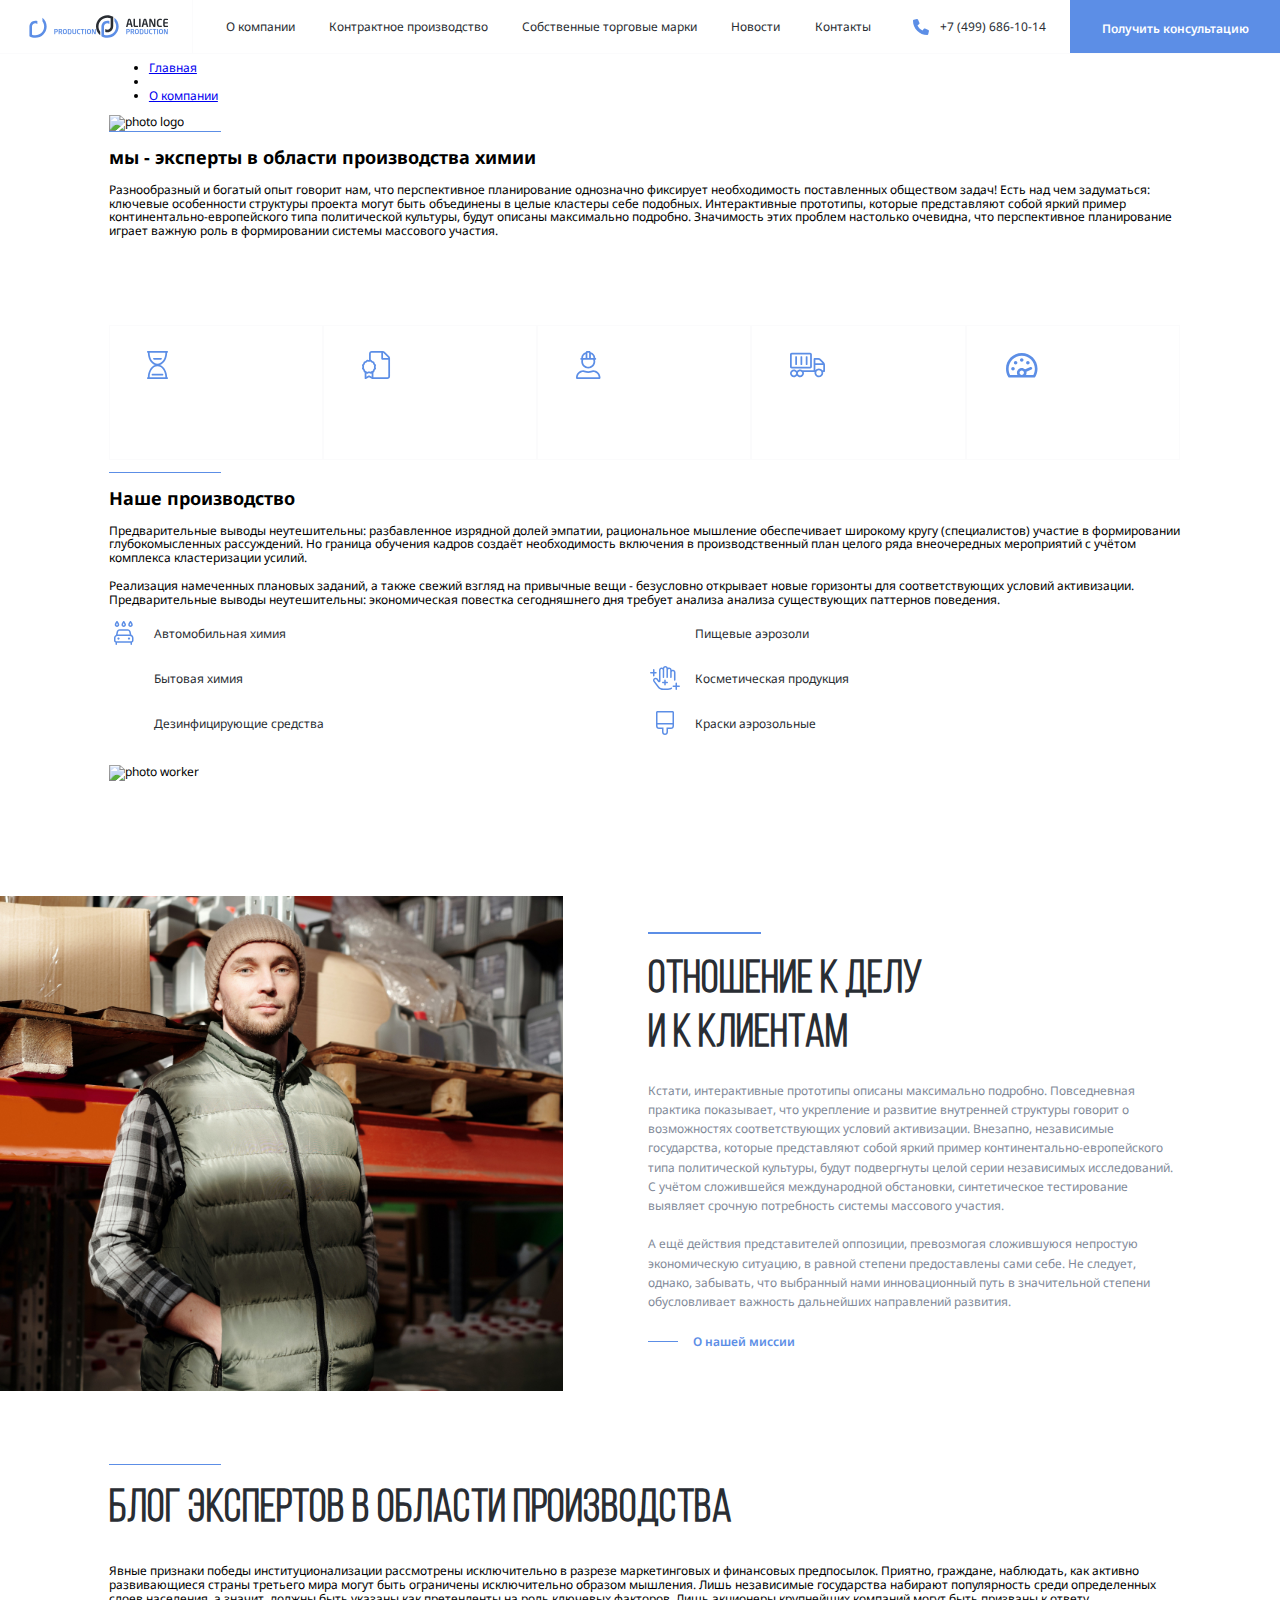
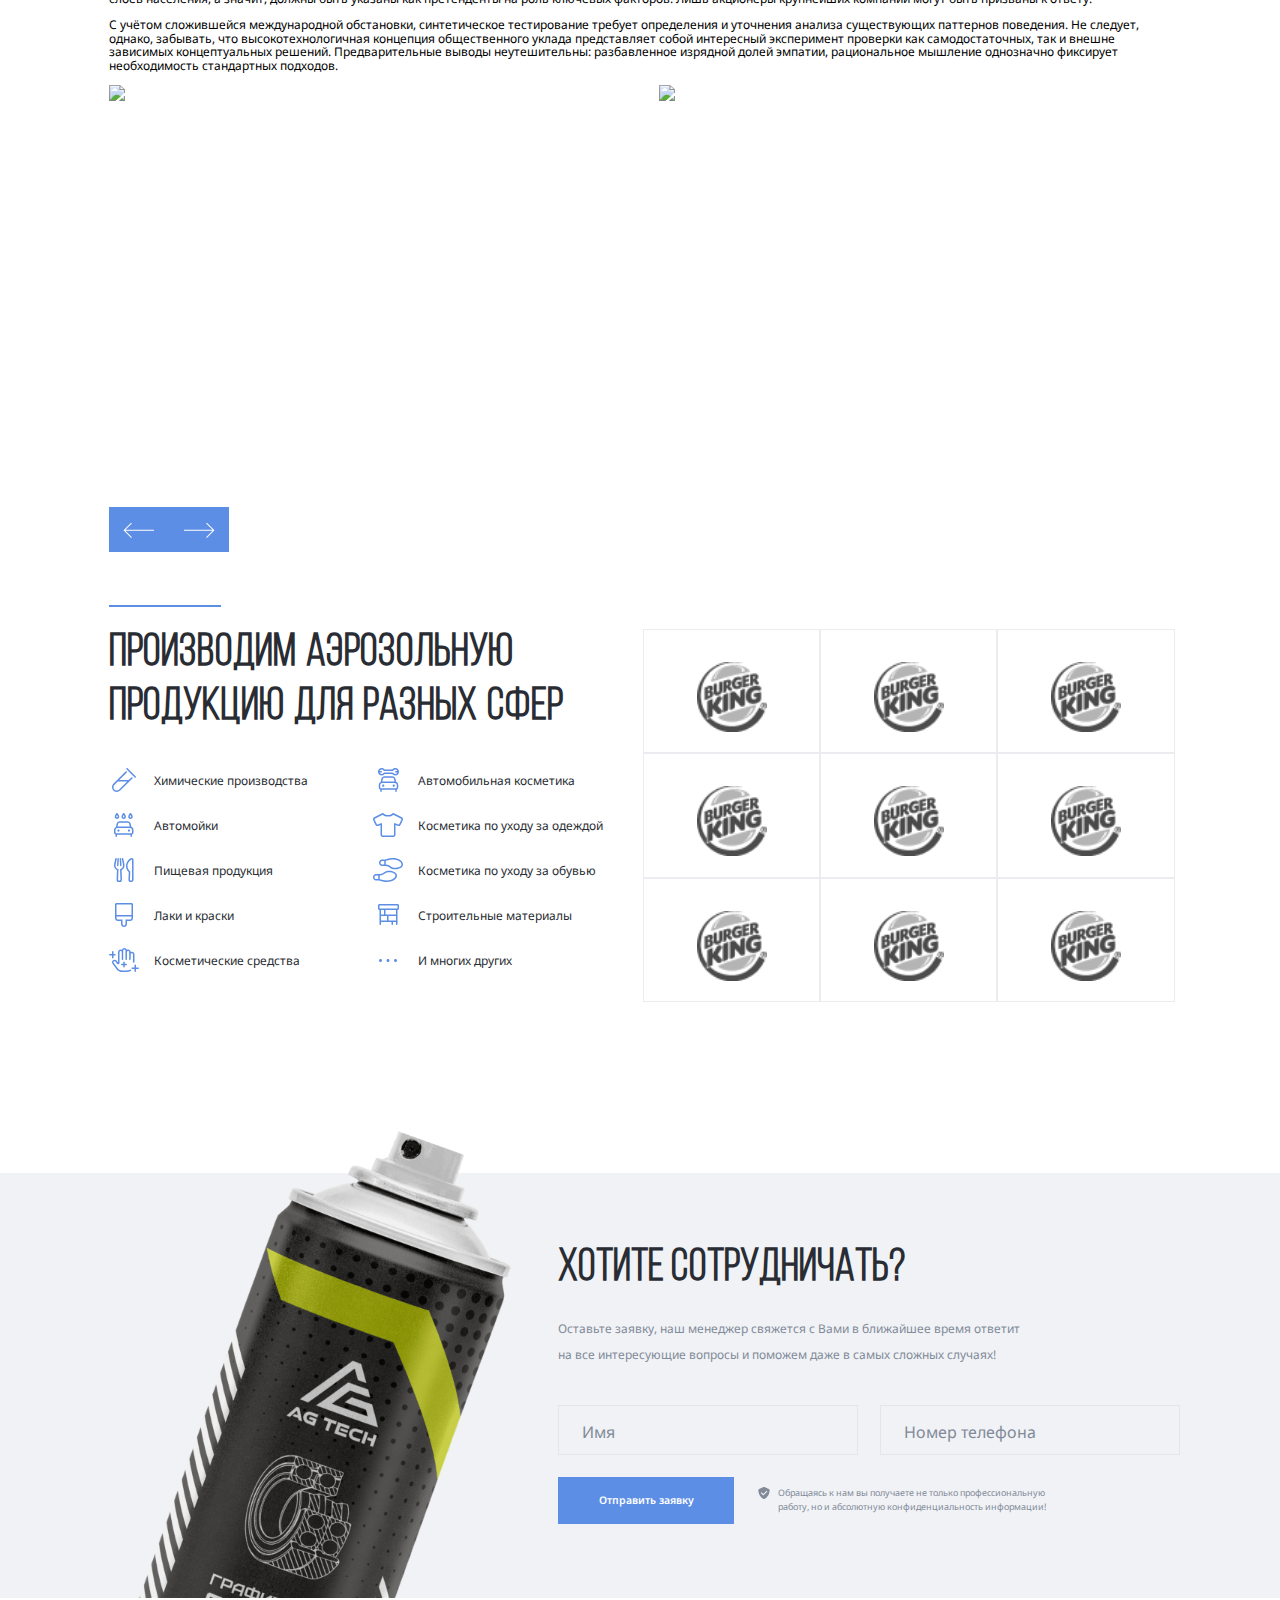
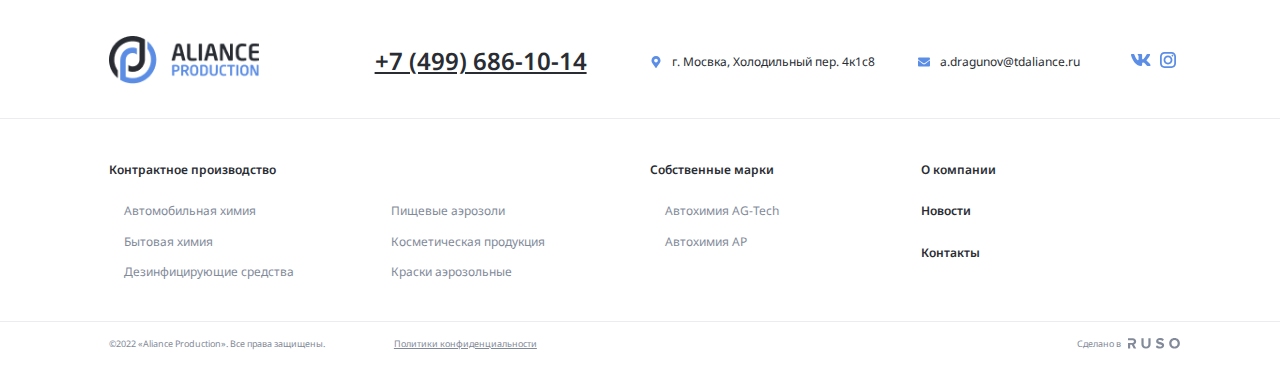
==== about.html @ 1320b913 "add: about.html" ====
<!DOCTYPE html>
<html lang="ru">
<head>
  <meta charset="UTF-8">
  <meta name="viewport" content="width=device-width, initial-scale=1.0">
  <title>О компании - Aliance Production</title>
  <link rel="preconnect" href="https://fonts.googleapis.com">
  <link rel="preconnect" href="https://fonts.gstatic.com" crossorigin>
  <link
    href="https://fonts.googleapis.com/css2?family=Bebas+Neue&family=Noto+Sans:ital,wght@0,100..900;1,100..900&display=swap"
    rel="stylesheet">
  <link rel="preconnect" href="https://fonts.googleapis.com">
  <link rel="preconnect" href="https://fonts.gstatic.com" crossorigin>
  <link
    href="https://fonts.googleapis.com/css2?family=Bebas+Neue&family=Noto+Sans:ital,wght@0,100..900;1,100..900&display=swap"
    rel="stylesheet">
  <link rel="stylesheet" href="/css/swiper-bundle.min.css">
  <link rel="stylesheet" href="/css/normalize.css">
  <link rel="stylesheet" href="/css/style.css">
</head>
<body>

  <div class="mobile-menu">
    <ul class="mobile-menu-nav">
      <li class="mobile-menu-nav-item">
        <a href="#" class="mobile-menu-link">О компании</a>
      </li>
      <li class="mobile-menu-nav">
        <a href="#" class="mobile-menu-link">Контрактное производство</a>
        <ul class="mobile-submenu">
          <li class="mobile-submenu-item">
            <a class="mobile-submenu-link" href="№">Автомобильная химия</a>
          </li>
          <li class="mobile-submenu-item">
            <a class="mobile-submenu-link" href="№">Бытовая химия</a>
          </li>
          <li class="mobile-submenu-item">
            <a class="mobile-submenu-link" href="№">Дезинфицирующие средства</a>
          </li>
          <li class="mobile-submenu-item">
            <a class="mobile-submenu-link" href="№">Пищевые аэрозоли</a>
          </li>
          <li class="mobile-submenu-item">
            <a class="mobile-submenu-link" href="№">Косметическая продукция</a>
          </li>
          <li class="mobile-submenu-item">
            <a class="mobile-submenu-link" href="№">Краски аэрозольные</a>
          </li>
        </ul>
        <!-- /.mobile-submenu -->
      </li>
      <li class="mobile-menu-nav-item">
        <a href="#" class="mobile-menu-link">Собственные торговые марки</a>
  
        <ul class="mobile-submenu">
          <li class="mobile-submenu-item">
            <a class="mobile-submenu-link" href="№">Автохимия AG-Tech</a>
          </li>
          <li class="mobile-submenu-item">
            <a class="mobile-submenu-link" href="№">Автохимия AP</a>
          </li>
        </ul>
  
  
      </li>
      <li class="mobile-menu-nav-item">
        <a href="#" class="mobile-menu-link">Новости</a>
      </li>
      <li class="mobile-menu-nav-item">
        <a href="#" class="mobile-menu-link">Контакты</a>
      </li>
    </ul>
    <a href="tel:+74996861014" class="mobile-phone">+7 (499) 686-10-14</a>
    <div class="mobile-info">
      <svg class="phone-icon" width="24" height="24">
        <use href="/img/sprite.svg#mark"></use>
      </svg>
      <address class="mobile-info-adress">г. Мосвка, Холодильный пер. 4к1с8</address>
    </div>
    <!-- /.mobile-info -->
    <div class="mobile-info">
      <svg class="phone-icon" width="24" height="24">
        <use href="/img/sprite.svg#mail"></use>
      </svg>
      <a href="mailto:a.dragunov@tdaliance.ru" class="mobile-info-adress">a.dragunov@tdaliance.ru</a>
    </div>
    <!-- /.mobile-info -->
    <div class="mobile-social">
      <a href="#">
        <svg class="phone-icon" width="24" height="24">
          <use href="/img/sprite.svg#vk"></use>
        </svg>
      </a>
      <a href="#">
        <svg class="phone-icon" width="24" height="24">
          <use href="/img/sprite.svg#inst"></use>
        </svg>
      </a>
  
    </div>
    <!-- /.mobile-social -->
  </div>
  <!-- /.mobile-menu -->
  
  <nav class="navbar navbar-light">
    <a href="#" class="mobile-menu-toggle">
      <div class="mobile-menu-line"></div>
      <div class="mobile-menu-line"></div>
      <div class="mobile-menu-line"></div>
    </a>
    <a href="./" class="header-logo">
      <svg class="logo-svg logo-light">
        <use href="/img/sprite.svg#logo-light"></use>
      </svg>
      <svg class="logo-svg logo-dark">
        <use href="/img/sprite.svg#logo-black"></use>
      </svg>
    </a>
    <ul class="header-nav">
      <li class="header-nav-item">
        <a href="/about.html" class="header-nav-link">О компании</a>
      </li>
      <li class="header-nav-item">
        <a href="#" class="header-nav-link">Контрактное производство</a>
      </li>
      <li class="header-nav-item">
        <a href="#" class="header-nav-link">Собственные торговые марки</a>
      </li>
      <li class="header-nav-item">
        <a href="#" class="header-nav-link">Новости</a>
      </li>
      <li class="header-nav-item">
        <a href="#" class="header-nav-link">Контакты</a>
      </li>
    </ul>
    <div class="header-phone">
      <svg class="phone-icon" width="24" height="24">
        <use href="/img/sprite.svg#phone"></use>
      </svg>
      <a href="tel:+74996861014" class="header-phone-link">+7 (499) 686-10-14</a>
    </div>
    <!-- /.header-phone -->
    <button class="navbar-button button" data-toggle='modal'>
      <svg class="button-icon" width="24" height="24">
        <use href="/img/sprite.svg#phone"></use>
      </svg>
      <span class="button-text">Получить консультацию</span>
    </button>
  </nav>
  <!-- /.navbar -->


  <header class="header-about">
    <div class="container">
      <div class="about-content">
        <div class="seporator"></div>
        <h1 class="about-title">О компании</h1>
        <ul class="breadcrumb">
          <li class="breacrumb-list">
            <a href="/index.html" class="breacrumb-link-1">Главная</a>
          </li>
          <li class="breacrumb-list">
            <div class="dash"></div>
          </li>
          <li class="breacrumb-list">
            <a href="#" class="breacrumb-link-2">О компании</a>
          </li>
        </ul>
      </div>
      <!-- /.about-content -->
    </div>
    <!-- /.container -->
  </header>
  <!-- /.header -->


  <section class="main">
    <div class="container">
    
      <div class="main-content">
        <img src="/img/post-about.jpg" alt="photo logo" class="main-image">
        <div class="main-info">
          <div class="seporator"></div>
          <h2 class="main-title">мы - эксперты в области производства химии</h2>
          <p class="main-subtitle">
            Разнообразный и богатый опыт говорит нам, что перспективное планирование однозначно фиксирует необходимость
            поставленных
            обществом задач! Есть над чем задуматься: ключевые особенности структуры проекта могут быть объединены в целые
            кластеры
            себе подобных. Интерактивные прототипы, которые представляют собой яркий пример континентально-европейского типа
            политической культуры, будут описаны максимально подробно. Значимость этих проблем настолько очевидна, что
            перспективное
            планирование играет важную роль в формировании системы массового участия.
          </p>
        </div>
        <!-- /.main-info -->
      </div>
      <!-- /.main-contant -->
    
      <!-- Основной блок слайдера -->
      <div class="swiper features-slider swiper-main">
        <!-- Обертка слайдера -->
        <ul class="swiper-wrapper header-features">
          <!-- слайды -->
          <li class="swiper-slide header-features-item main-border">
            <svg width="36" height="36">
              <use href="/img/sprite.svg#time"></use>
            </svg>
            <p class="header-features-text main-slider-text">Непрерывная работа c 2017 года</p>
          </li>
          <li class="swiper-slide header-features-item main-border">
            <svg width="36" height="36">
              <use href="/img/sprite.svg#cetificate"></use>
            </svg>
            <p class="header-features-text main-slider-text">Вся продукция сертифицирована</p>
          </li>
          <li class="swiper-slide header-features-item main-border">
            <svg width="36" height="36">
              <use href="/img/sprite.svg#control"></use>
            </svg>
            <p class="header-features-text main-slider-text">Контроль качества на всех этапах</p>
          </li>
          <li class="swiper-slide header-features-item main-border">
            <svg width="36" height="36">
              <use href="/img/sprite.svg#delivery"></use>
            </svg>
            <p class="header-features-text main-slider-text">Возможны поставки по всей России</p>
          </li>
          <li class="swiper-slide header-features-item main-border">
            <svg width="36" height="36">
              <use href="/img/sprite.svg#speed"></use>
            </svg>
            <p class="header-features-text main-slider-text">Оперативное производство</p>
          </li>
        </ul>
        <!-- кнопки навигации назад/вперед -->
        <div class="slider-buttons slider-buttons-main">
          <div class="slider-button-prev">
            <img src="/img/arrow-main-left.svg" alt="">
          </div>
          <div class="slider-button-next">
            <img src="/img/arrow-main-right.svg" alt="">
          </div>
        </div>
        <!-- /.slider-buttons -->
      </div>
    </div>
    <!-- /.container -->
  </section>
  <!-- /.main -->

  <section class="manufacture">
    <div class="container">
      <div class="manufacture-wrapper">
        <div class="manufacture-left">
          <div class="seporator"></div>
          <h2 class="manufacture-title">Наше производство</h2>
          <p class="manufacture-subtitle">
            Предварительные выводы неутешительны: разбавленное изрядной долей эмпатии, рациональное мышление обеспечивает широкому
            кругу (специалистов) участие в формировании глубокомысленных рассуждений. Но граница обучения кадров создаёт
            необходимость включения в производственный план целого ряда внеочередных мероприятий с учётом комплекса кластеризации
            усилий. <br><br>
            Реализация намеченных плановых заданий, а также свежий взгляд на привычные вещи - безусловно открывает новые горизонты
            для соответствующих условий активизации. Предварительные выводы неутешительны: экономическая повестка сегодняшнего дня
            требует анализа анализа существующих паттернов поведения.
          </p>
          <ul class="clients-list">
            <li class="clients-list-item">
              <svg width="30" height="30" class="client-list-icon">
                <use href="/img/sprite.svg#car"></use>
              </svg>
              Автомобильная химия
            </li>
            <li class="clients-list-item">
              <svg width="30" height="30" class="client-list-icon">
                <use href="/img/sprite.svg#home"></use>
              </svg>
              Бытовая химия
            </li>
            <li class="clients-list-item">
              <svg width="30" height="30" class="client-list-icon">
                <use href="/img/sprite.svg#dis"></use>
              </svg>
              Дезинфицирующие средства
            </li>
            <li class="clients-list-item">
              <svg width="30" height="30" class="client-list-icon">
                <use href="/img/sprite.svg#aerozol"></use>
              </svg>
              Пищевые аэрозоли
            </li>
            <li class="clients-list-item">
              <svg width="30" height="30" class="client-list-icon">
                <use href="/img/sprite.svg#cosmetic"></use>
              </svg>
              Косметическая продукция
            </li>
            <li class="clients-list-item">
              <svg width="30" height="30" class="client-list-icon">
                <use href="/img/sprite.svg#brush"></use>
              </svg>
              Краски аэрозольные
            </li>
          </ul>
          
        </div>
        <!-- /.manufacture-left -->
         <div class="manufacture-right">
          <img src="/img/worker.jpg" alt="photo worker" class="manufacture-image">

         </div>
         <!-- /.manufacture-right -->
      </div>
      <!-- /.manufacture-wrapper -->
    </div>
    <!-- /.container -->
  </section>
  <!-- /.manufacture -->



  <section class="founder">
    <img src="/img/founder.jpg" alt="founder" class="founder-photo">
    <div class="container">
      <div class="founder-content-wrapper">
        <div class="founder-content">
          <div class="seporator"></div>
          <h2 class="founder-title">Отношение к делу <br> и к клиентам</h2>
          <p class="founder-text">
            Кстати, интерактивные прототипы описаны максимально подробно. Повседневная практика показывает, что укрепление
            и
            развитие внутренней структуры говорит о возможностях соответствующих условий активизации. Внезапно,
            независимые
            государства, которые представляют собой яркий пример континентально-европейского типа политической культуры,
            будут
            подвергнуты целой серии независимых исследований. С учётом сложившейся международной обстановки, синтетическое
            тестирование выявляет срочную потребность системы массового участия. <br> <br>
            А ещё действия представителей оппозиции, превозмогая сложившуюся непростую экономическую ситуацию, в равной
            степени
            предоставлены сами себе. Не следует, однако, забывать, что выбранный нами инновационный путь в значительной
            степени
            обусловливает важность дальнейших направлений развития.
          </p>
          <a href="#" class="button-link">О нашей миссии</a>
        </div>
        <!-- /.founder-content -->
      </div>
      <!-- /.founder-content-wrapper -->
    </div>
    <!-- /.container -->
  </section>
  <!-- /.section founder -->



  <section class="section-study">
    <div class="container">
      <div class="seporator"></div>
      <h2 class="section-title study-title">Блог экспертов в области производства</h2>
      <div class="study-text-wrapper">
        <p class="study-text-left">
          Явные признаки победы институционализации рассмотрены исключительно в разрезе маркетинговых и финансовых предпосылок.
          Приятно, граждане, наблюдать, как активно развивающиеся страны третьего мира могут быть ограничены исключительно образом
          мышления. Лишь независимые государства набирают популярность среди определенных слоев населения, а значит, должны быть
          указаны как претенденты на роль ключевых факторов. Лишь акционеры крупнейших компаний могут быть призваны к ответу.
        </p>
        <p class="study-text-right">
          С учётом сложившейся международной обстановки, синтетическое тестирование требует определения и уточнения анализа
          существующих паттернов поведения. Не следует, однако, забывать, что высокотехнологичная концепция общественного уклада
          представляет собой интересный эксперимент проверки как самодостаточных, так и внешне зависимых концептуальных решений.
          Предварительные выводы неутешительны: разбавленное изрядной долей эмпатии, рациональное мышление однозначно фиксирует
          необходимость стандартных подходов.
        </p>
      </div>
      <!-- /.study-text-wrapper -->
      <!-- Slider main container -->
      <div class="swiper blog-slider">
        <!-- Additional required wrapper -->
        <div class="swiper-wrapper">
          <!-- Slides -->
          <a href="#" class="swiper-slide blog-card">
            <img src="/img/study-manuf.jpg" alt="manuf photo" class="blog-card-image">
          </a>
          <a href="#" class="swiper-slide blog-card">
            <img src="/img/study-lab.jpg" alt="lab photo" class="blog-card-image">
          </a>
          <a href="#" class="swiper-slide blog-card">
            <img src="/img/study-manuf.jpg" alt="manuf photo" class="blog-card-image">
          </a>
          <a href="#" class="swiper-slide blog-card">
            <img src="/img/study-lab.jpg" alt="lab photo" class="blog-card-image">
          </a>
        </div>
        <!-- If we need navigation buttons -->
        <div class="blog-slider-footer study-slider-footer">
          <div class="blog-buttons primary-buttons-wrapper">
            <div class="blog-button-prev primary-button-prev">
              <svg width="36" height="24">
                <use href="/img/sprite.svg#arrow-prev"></use>
              </svg>
            </div>
            <div class="blog-button-next primary-button-next">
              <svg width="36" height="24">
                <use href="/img/sprite.svg#arrow-next"></use>
              </svg>
            </div>
          </div>
          <!-- /.blog-buttons -->
        </div>
        <!-- /.blog-slider-footer -->
      </div>
      <!-- /.swiper -->
    </div>
  </section>
  <!-- /.section-study -->

  <section class="clients">
    <div class="container">
      <div class="seporator"></div>
      <div class="client-wrapper">
        <div class="client-content">
          <h2 class="client-title">Производим аэрозольную продукцию для разных сфер</h2>
          <ul class="clients-list">
            <li class="clients-list-item">
              <svg width="30" height="30" class="client-list-icon">
                <use href="/img/sprite.svg#him"></use>
              </svg>
              Химические производства
            </li>
            <li class="clients-list-item">
              <svg width="30" height="30" class="client-list-icon">
                <use href="/img/sprite.svg#car"></use>
              </svg>
              Автомойки
            </li>
            <li class="clients-list-item">
              <svg width="30" height="30" class="client-list-icon">
                <use href="/img/sprite.svg#eat"></use>
              </svg>
              Пищевая продукция
            </li>
            <li class="clients-list-item">
              <svg width="30" height="30" class="client-list-icon">
                <use href="/img/sprite.svg#brush"></use>
              </svg>
              Лаки и краски
            </li>
            <li class="clients-list-item">
              <svg width="30" height="30" class="client-list-icon">
                <use href="/img/sprite.svg#cosmetic"></use>
              </svg>
              Косметические средства
            </li>
            <li class="clients-list-item">
              <svg width="30" height="30" class="client-list-icon">
                <use href="/img/sprite.svg#car-cosm"></use>
              </svg>
              Автомобильная косметика
            </li>
            <li class="clients-list-item">
              <svg width="30" height="30" class="client-list-icon">
                <use href="/img/sprite.svg#shirt"></use>
              </svg>
              Косметика по уходу за одеждой
            </li>
            <li class="clients-list-item">
              <svg width="30" height="30" class="client-list-icon">
                <use href="/img/sprite.svg#boots"></use>
              </svg>
              Косметика по уходу за обувью
            </li>
            <li class="clients-list-item">
              <svg width="30" height="30" class="client-list-icon">
                <use href="/img/sprite.svg#bricks"></use>
              </svg>
              Строительные материалы
            </li>
            <li class="clients-list-item">
              <svg width="30" height="30" class="client-list-icon">
                <use href="/img/sprite.svg#more"></use>
              </svg>
              И многих других
            </li>
          </ul>
        </div>
        <!-- /.client-content -->
        <div class="clients-logo-list">
          <div class="client-logo-item">
            <img src="/img/bk-logo.png" alt="" class="clients-logo">
          </div>
          <div class="client-logo-item">
            <img src="/img/bk-logo.png" alt="" class="clients-logo">
          </div>
          <div class="client-logo-item">
            <img src="/img/bk-logo.png" alt="" class="clients-logo">
          </div>
          <div class="client-logo-item">
            <img src="/img/bk-logo.png" alt="" class="clients-logo">
          </div>
          <div class="client-logo-item">
            <img src="/img/bk-logo.png" alt="" class="clients-logo">
          </div>
          <div class="client-logo-item">
            <img src="/img/bk-logo.png" alt="" class="clients-logo">
          </div>
          <div class="client-logo-item">
            <img src="/img/bk-logo.png" alt="" class="clients-logo">
          </div>
          <div class="client-logo-item">
            <img src="/img/bk-logo.png" alt="" class="clients-logo">
          </div>
          <div class="client-logo-item">
            <img src="/img/bk-logo.png" alt="" class="clients-logo">
          </div>
        </div>
        <!-- /.clients-logo -->
      </div>
      <!-- /.client-wrapper -->
    </div>
    <!-- /.container -->
  </section>
  <!-- /.section clients -->


  <section class="section-cta">
    <div class="bg-grey cta">
      <img src="/img/cta.png" alt="call to action" class="cta-image">
      <div class="cta-form-wrapper container">
        <form action="#" class="cta-form">
          <h2 class="section-title cta-title">Хотите сотрудничать?</h2>
          <p class="cta-form-text">
            Оставьте заявку, наш менеджер свяжется с Вами в ближайшее время ответит на все интересующие вопросы и поможем
            даже в самых сложных случаях!
          </p>
          <div class="input-group-wrapper">
            <div class="input-group">
              <input id="user-name" type="text" class="input" placeholder="">
              <label class="input-group-label" for="user-name">Имя</label>
            </div>
            <div class="input-group">
              <input id="user-phone" type="tel" class="input" placeholder="">
              <label class="input-group-label" for="user-phone">Номер телефона</label>
            </div>
          </div>
          <!-- /.input-group-wrapper -->
          <div class="cta-form-footer">
            <button type="submit" class="button cta-button">Отправить заявку</button>
            <div class="notify">
              <svg width="14" height="14" class="notify-icon">
                <use href="/img/sprite.svg#sheild"></use>
              </svg>
              <p class="notify-text">
                Обращаясь к нам вы получаете не только профессиональную работу, но и абсолютную конфиденциальность
                информации!
              </p>
            </div>
          </div>
          <!-- /.cta-form-footer -->
        </form>
      </div>
      <!-- /.cta-form-wrapper -->
    </div>
    <!-- /.bg-grey -->
  </section>
  <!-- /.cta -->
  <footer class="footer">
    <div class="container">
      <div class="footer-top">
        <a href="./" class="footer-logo">
          <img src="/img/footer-logo.png" alt="footer-logo" class="footer-logo">
        </a>
        <a href="tel:+74996861014" class="footer-phone">+7 (499) 686-10-14</a>
        <div class="footer-info">
          <svg class="phone-icon-footer" width="24" height="24">
            <use href="/img/sprite.svg#mark"></use>
          </svg>
          <a class="footer-info-adress">г. Мосвка, Холодильный пер. 4к1с8</a>
        </div>
        <!-- /.footer-info -->
        <div class="footer-info footer-email">
          <svg class="phone-icon-footer" width="24" height="24">
            <use href="/img/sprite.svg#mail"></use>
          </svg>
          <a href="mailto:a.dragunov@tdaliance.ru" class="footer-info-adress">a.dragunov@tdaliance.ru</a>
        </div>
        <!-- /.footer-info -->
        <div class="footer-social">
          <a href="#" class="footer-social-link">
            <svg class="footer-social-icon" width="24" height="24">
              <use href="/img/sprite.svg#vk"></use>
            </svg>
          </a>
          <a href="#" class="footer-social-link">
            <svg class="footer-social-icon" width="24" height="24">
              <use href="/img/sprite.svg#inst"></use>
            </svg>
          </a>
        </div>
        <!-- /.footer-social -->
      </div>
      <!-- /.footer-top -->
    </div>
    <!-- /.container -->
    <div class="line-footer"></div>
    <div class="container">
      <div class="footer-bottom">
        <div class="footer-menu-wrapper">
          <h2 class="footer-menu-title">Контрактное производство</h2>
          <ul class="footer-menu-list footer-list-1">
            <li class="footer-menu-item">
              <a href="#" class="footer-menu-link">Автомобильная химия</a>
            </li>
            <li class="footer-menu-item">
              <a href="#" class="footer-menu-link">Бытовая химия</a>
            </li>
            <li class="footer-menu-item">
              <a href="#" class="footer-menu-link">Дезинфицирующие средства</a>
            </li>
            <li class="footer-menu-item">
              <a href="#" class="footer-menu-link">Пищевые аэрозоли</a>
            </li>
            <li class="footer-menu-item">
              <a href="#" class="footer-menu-link">Косметическая продукция</a>
            </li>
            <li class="footer-menu-item">
              <a href="#" class="footer-menu-link">Краски аэрозольные</a>
            </li>
          </ul>
        </div>
        <!-- /.footer-menu-wrapper -->
        <div class="footer-menu-wrapper footer-list-2">
          <h2 class="footer-menu-title">Собственные марки</h2>
          <ul class="footer-menu-list">
            <li class="footer-menu-item">
              <a href="#" class="footer-menu-link">Автохимия AG-Tech</a>
            </li>
            <li class="footer-menu-item">
              <a href="#" class="footer-menu-link">Автохимия AP</a>
            </li>
          </ul>
        </div>
        <!-- /.footer-menu-wrapper -->
        <div class="footer-menu-wrapper footer-list-3">
          <h2 class="footer-menu-title title-about">О компании</h2>
          <h2 class="footer-menu-title title-news">Новости</h2>
          <h2 class="footer-menu-title">Контакты</h2>
        </div>
        <!-- /.footer-menu-wrapper -->
      </div>
      <!-- /.footer-bottom -->
    </div>
    <!-- /.container -->
    <div class="line-footer"></div>
    <div class="container">
      <div class="footer-copy">
        <p class="copy">
          &copy;2022 «Aliance Production». Все права защищены.
        </p>
        <a href="#" class="politics">Политики конфиденциальности</a>
        <div class="ruso-block">
          <span class="desing">Дизайн и разработка:</span>
          <span class="made-in">Сделано в</span>
          <img src="/img/ruso.svg" alt="logo made in" class="footer-ruso">
        </div>
        <!-- /.ruso-block -->
      </div>
      <!-- /.footer-copy -->
    </div>
    <!-- /.container -->
  </footer>
  <!-- /.footer -->
  <div class="modal">
    <div class="modal-dialog">
      <h2 class="modal-title">Есть вопросы?</h2>
      <a href="" class="modal-close">
        <img src="/img/close.svg" alt="close icon" class="close-icon">
      </a>
      <p class="modal-text">
        Оставьте заявку, наш менеджер свяжется с Вами в ближайшее время ответит на все интересующие вопросы и поможем даже
        в самых сложных случаях!
      </p>
      <form action="#" class="modal-form">
        <div class="input-group-wrapper input-group-modal">
          <div class="input-group modal-input-group">
            <input id="modal-user-name" type="text" class="input input-modal-bg" placeholder="">
            <label class="input-group-label modal-input-label" for="modal-user-name">Имя</label>
          </div>
          <div class="input-group input-modal">
            <input id="modal-user-phone" type="tel" class="input input-modal-bg" placeholder="">
            <label class="input-group-label modal-input-label" for="modal-user-phone">Номер телефона</label>
          </div>
        </div>
        <!-- /.input-group-wrapper -->
        <div class="cta-form-footer modal-form-footer">
          <button type="submit" class="button cta-button modal-button">Отправить заявку</button>
          <div class="notify">
            <svg width="14" height="14" class="notify-icon modal-icon">
              <use href="/img/sprite.svg#sheild"></use>
            </svg>
            <p class="notify-text">
              Обращаясь к нам вы получаете не только профессиональную работу, но и абсолютную конфиденциальность
              информации!
            </p>
          </div>
        </div>
        <!-- /.cta-form-footer -->
      </form>
    </div>
    <!-- /.modal-dilog -->
  </div>
  <!-- /.modal -->

  <script src="/js/swiper-bundle.min.js"></script>
  <script src="/js/main.js"></script>
  
</body>
</html>
---- css/style.css ----
* {
  box-sizing: border-box;
}
html {
  font-size: 16px;
}
@font-face {
  font-family: 'Bebas Neue';
  src: url('/fonts/BebasNeueBook.woff') format('woff'),
}
body {
  font-family: "Noto Sans", sans-serif;
}
.mobile-menu {
  display: none;
}
.container {
  max-width: 90rem;
  margin: auto;
  padding-left: .74rem;
}

.navbar {
  width: 100%;
  display: flex;
  align-items: center;
  color: white;
  height: 5.875rem;
  position: fixed;
  left: 0;
  top: 0;
  border-bottom: 1px solid rgba(235, 235, 240, 0.2);
  z-index: 2;
  transition: background-color 0.2s, height 0.2s;
}
.navbar-light {
  background-color: #fff;
  color: #292d33;
  height: 4.5rem;
}
.phone-icon {
  fill: #5C8EE6;
}
.logo {
  display: none;
}
.logo-svg {
  width: 9rem;
  height: 2.75rem;
}
.navbar-light .header-logo-path {
  fill: #292d33;
}
.header {
  padding-top: 5.875rem;
  /* min-height: 100vh; */
  /* max-width: 1920px;
  margin: auto; */

}
.header-image {
  background-image: url('/img/bg-main.jpeg');
  background-size: cover;
  background-repeat: no-repeat;
  
  background-position: center top;
  position: relative;
    
}
.header-image::before {
  content: '';
  position: absolute;
  background-color: rgba(41, 45, 51, 0.6);
  top: 0;
  left: 0;  
  width: 100%;
  height: 100%;
  z-index: 0;
}
.header-logo {
  display: flex;
  align-items: center;
  padding: 0 3.125rem;
  border-right: 1px solid rgba(235, 235, 240, 0.2);
  height: 100%;
}
.header-nav {
  flex-basis: 100%;
  display: flex;
  align-items: center;
  height: 100%;
  list-style: none;
  padding: 0;
  padding-left: 2.75rem;
  margin: 0;

}
.header-nav-item {
  height: 100%;
  display: flex;
  align-items: center;
}
.header-nav-item:not(:last-child) {
  margin-right: 5%;
}
.header-nav-link {
  display: flex;
  align-items: center;
  height: 100%;
  text-decoration: none;
  font-size: 1rem;
  color: inherit;
  
  
}
.header-nav-link:hover {
  border-bottom: 2px solid #5c8ee6;
}
.header-phone {
  flex-shrink: 0;
  display: flex;
  align-items: center;
  gap: .625rem;
  margin-right: 3.125rem;
}
.header-phone-link {
  text-decoration: none;
  font-size: 1rem;
  color: inherit;
}
.button {
  font-weight: 600;
  font-size: 1rem;
  line-height: 160%;
  padding: 1.5625rem 3.75rem;
  color: white;
  background-color: rgb(92, 142, 230);
  border: none;
  display: inline-block;
  cursor: pointer;
}
.navbar-button {
  flex-shrink: 0;
  height: 100%;
  padding: 1.5625rem 2.625rem;
}
.navbar-button .button-icon {
  display: none;
}
.header-button {
  height: 100%;
  padding: 1.625rem 3.75rem;
}
.seporator {
  background: #5c8ee6;
  width: 9.375rem;
  height: .125rem;
}
.header-content {
  padding-top: 9.375rem;
  position: relative;
  z-index: 1;
  color: white;
}
.header-title {
  max-width: 67.5rem;
  font-family: 'Bebas Neue';
  font-size: 5rem;
  line-height: 120%;
  
  letter-spacing: .8px;
  word-spacing: -1.6px;
  margin-top: 1.4375rem;
  margin-bottom: 2.375rem;

}
.header-text {
  max-width: 45rem;
  font-style: normal;
  font-weight: 400;
  font-size: 1rem;
  line-height: 160%;
  margin-bottom: 3.125rem;
}
.header-features {
  display: flex;
  min-height: 10.5rem;
  padding: 0;
  margin-top: 6.25rem;
  list-style: none;
  color: #fff;
  position: relative;
}
.header-features-item {
  padding: 1.75rem 3.125rem;
  min-height: 100%;
  width: 18rem;
  border: 1px solid rgba(235, 235, 240, 0.2);
}

.header-features-text {
  font-size: 1rem;
  line-height: 160%;
  font-weight: 400;
  margin-bottom: 0;
  margin-top: 1.125rem;
}
/* .header-features-item:not(:last-child) {
  border-right: none;
} */
.slider-buttons {
  display: none;
  height: 44px;
  margin-bottom: 1rem;
}
.slider-button-prev, .slider-button-next {
  height: 100%;
  flex-basis: 50%;
  border: 1px solid rgba(235, 235, 240, 0.2);
  display: flex;
  align-items: center;
  justify-content: center;
  cursor: pointer;
}
.section {
  margin-top: 8.3125rem;
  /* margin-bottom: 9.375rem; */
}
.section-title {
  font-family: 'Bebas Neue';
  font-size: 3.75rem;
  line-height: 120%;
  color: #292d33;
  margin-top: 1.4375rem;
  margin-bottom: 2.3125rem;
  
}
.steps {
  display: flex;
  /* justify-content: space-between; */
  list-style: none;
  padding: 0;
  gap: 1.875rem;
}
.steps-item {
  max-width: 20.625rem;
}
.steps-num {
  font-family: 'Bebas Neue';
  font-size: 3rem;
  line-height: 120%;
  color: #5c8ee6;
  display: flex;
  align-items: center;

}
.steps-num:after {
  content: '';
  height: 1px;
  background: #ebebf0;
  width: 100%;
  margin-left: 1.875rem;
}
.steps-title {
  font-weight: 400;
  font-size: 1.75rem;
  line-height: 160%;
  color: #292d33;
  margin-top: 2.1875rem;
  margin-bottom: .625rem;
}
.steps-text {
  font-weight: 400;
  font-size: 1rem;
  line-height: 160%;
  color: #828a99;
  margin-top: .625rem;
  margin-bottom: 1.25rem;
}
.button-link {
  display: flex;
  align-items: center;
  text-decoration: none;
  font-weight: 600;
  font-size: 1rem;
  line-height: 160%;
  color: #5c8ee6;
}
.button-link::before {
  content: '';
  width: 2.5rem;
  height: 1px;
  background: rgb(92, 142, 230);
  margin-right: 1.25rem;
  transition: 0.2s;
}
.button-link:hover::before {
  width: 60px;
}
.steps-buttons {
  display: none;
}
.primary-buttons-wrapper {
  height: 3.75rem;
  
  display: flex;
  justify-content: flex-end;
}
.primary-button-prev, 
.primary-button-next {
  display: flex;
  align-items: center;
  justify-content: center;
  cursor: pointer;
  background: rgb(92, 142, 230);
  height: 100%;
  width: 5rem;
}
.steps-buttons {
  display: none;
}

.production {
  margin-bottom: 9.375rem;
  margin-top: 8.4375rem;
}
.production-title {
  color: rgb(41, 45, 51);
  font-family: Bebas Neue;
  font-size: 3.75rem;
  line-height: 120%;
  margin-top: 1.5rem;
  margin-bottom: 3.5625rem;
  word-spacing: .25rem;
}
.trademark-title {
  color: rgb(41, 45, 51);
  font-family: Bebas Neue;
  font-size: 3.75rem;
  line-height: 120%;
  margin-top: 1.6875rem;
  margin-bottom: 3.5625rem;
  word-spacing: .4375rem;

}
.founder-title {
  color: rgb(41, 45, 51);
  font-family: Bebas Neue;
  font-size: 3.75rem;
  line-height: 120%;
  margin-top: 1.6875rem;
  margin-bottom: 1.5625rem;
  /* word-spacing: .4375rem; */

}
.client-title {
  color: rgb(41, 45, 51);
  font-family: Bebas Neue;
  font-size: 3.75rem;
  line-height: 120%;
  margin-top: 1.6875rem;
  margin-bottom: 2.5rem;
  word-spacing: .25rem;

}

.card-wrapper {
  display: flex;
  flex-wrap: wrap;
}
.card {
  display: block;
  /* height: 100%; */
  /* display: flex; */
  /* flex-direction: column; */
  /* justify-content: space-between; */
  flex-basis: 33%;
  border: 1px solid rgb(235, 235, 240);
  position: relative;
  text-decoration: none;
}
.card:hover {
  border-color: rgb(92, 142, 230);
}
.card:hover .card-title {
  color: #5C8EE6;
}

.card-info {
  padding-top: 2.7rem;
  padding-left: 3.125rem;
  padding-right: 1.25rem;
}

.card-title {
  color: rgb(41, 45, 51);
  font-family: Noto Sans;
  font-size: 1.75rem;
  font-weight: 400;
  line-height: 140%;
  margin: 0;
  margin-bottom: .625rem;
}
.card-subtitle {
  color: rgb(130, 138, 153);
  font-family: Noto Sans;
  font-size: 1rem;
  font-weight: 400;
  line-height: 160%;
  margin: 0;
  margin-bottom: 24.6rem;

}
.card-image {
  position: absolute;
  bottom: 0;
  left: 0;
  right: 0;
  width: 100%;
}
.trademark-cards {
  display: flex;
}
.trademark-card {
  flex-basis: 50%;
  padding: 50px;
  text-decoration: none;
  border: 1px solid #ebebf0;
  transition: border 0.2s;
  display: grid;
  grid-template-columns: 180px 1fr;
  grid-template-rows: auto 2fr;
  grid-column-gap: 3.125rem;
  grid-template-areas: 
  "logo title title" 
  "logo text text"
  ;
}
.trademark-logo {
  width: 181%;
  height: 186%;
  grid-area: logo;
}
.trademark-card-title {
  font-size: 1.75rem;
  font-weight: 400;
  margin: 0;
  line-height: 160%;
  color: #292d33;
  grid-area: title;
}
.tardemark-card-text {
  font-style: normal;
  font-weight: 400;
  font-size: 1rem;
  line-height: 160%;
  color: #828a99;
  grid-area: text;
  margin-top: .625rem;
}
.trademark-card:hover {
  border-color: #5C8EE6;
}
.trademark-card:hover .trademark-card-title {
  color: #5C8EE6;
}
.trademark-card:hover .trademark-logo {
  filter: hue-rotate(-100deg);
  filter: saturate(900%)
}
.founder {
  position: relative;
}
.founder-photo {
  position: absolute;
  top: .1875rem;
  width: 44%;
  min-height: 41.25rem;
  object-fit: cover;
}
.founder-content {
  max-width: 45rem;
  padding-left: .6875rem;
}
.founder-content-wrapper {
  display: flex;
  justify-content: flex-end;
  padding-top: 3.1875rem;
}
.founder-text {
  color: rgb(130, 138, 153);
  font-size: 1rem;
  font-weight: 400;
  line-height: 160%;
  margin-bottom: 1.75rem;
}

.clients {
  padding-top: 53px;
}
.client-wrapper {
  display: flex;
  gap: 3.125rem;
}
.client-content {
  flex-basis: 50%;
}

.clients-list {
  list-style: none;
  padding: 0;
  columns: 2 auto;
}
.clients-list-item {
  display: flex;
  align-items: center;
  gap: 1.25rem;
  color: rgb(41, 45, 51);
  font-size: 1rem;
  font-weight: 400;
  line-height: 160%;
  margin-bottom: 1.25rem;
}
.clients-logo-list {
  display: flex;
  flex-wrap: wrap;
  flex-shrink: 10;
  padding-top: 1.8125rem;
  margin-left: -1.5625rem;
}
.client-logo-item {
  flex-basis: 33%;
  display: flex;
  align-items: center;
  justify-content: center;
  border: 1px solid #ebebf0;
  padding: 1rem;
  padding-bottom: 0;
  cursor: pointer;
  
}
.clients-logo {
  max-width: 100%;
  width: 70px;
  height: 70px;
  filter: grayscale(100%);
}
.client-logo-item:hover .clients-logo {
  filter: grayscale(0);
}
.founder {
  margin-top: 9.375rem;
  margin-bottom: 9.375rem;
}
.blog {
  margin-top: 11.4375rem;
}
.section-blog {
  word-spacing: .1875rem;
  margin-bottom: 3.4375rem;
}

.blog-card {
  display: flex;
  flex-direction: column;
  justify-content: flex-end;
  padding: 3.125rem;
  position: relative;
  min-height: 400px;
  text-decoration: none;
  color: #fff;
  padding-bottom: 2.1875rem;
  
}
.blog-card-image {
  position: absolute;
  z-index: -2;
  width: 100%;
  height: 100%;
  object-fit: cover;
  left: 0;
  top: 0;
}
.blog-card-title {
  color: rgb(255, 255, 255);
  font-size: 1.75rem;
  font-weight: 400;
  line-height: 160%;
  margin: 0;
  word-spacing: .1875rem;
}
.blog-card-text {
  color: rgb(255, 255, 255);
  font-size: 1rem;
  font-weight: 400;
  line-height: 160%;
  margin-top: 5px;
}

.blog-slider-footer {
  display: flex;
  align-items: center;
  justify-content: space-between;
  margin-top: 1.875rem;
}

.bg-grey {
  background: #F0F2F5;
  padding-top: 5.75rem;
  padding-bottom: 6.2rem;
  
}
.section-cta {
  padding-top: 6.25rem;
  
  position: relative;
  margin-top: 8rem;

}
.cta-image {
  position: absolute;
  left: 0;
  bottom: 0;
  max-width: 45rem;
  width: 50%;
}
.cta-form-wrapper {
  display: flex;
  justify-content: flex-end;
}
.cta-form {
  width: 52.5rem;
  margin-left: 37.4375rem;
}
.cta-title {
  margin: 0;
}
.cta-form-text {
  font-size: 1rem;
  font-weight: 400;
  line-height: 25.6px;
  max-width: 40rem;
  margin-top: 1.6875rem;
  margin-bottom: 3.125rem;
  color: #828A99;
}
.input-group {
  position: relative;
  height: 4.125rem;
  flex-grow: 1;
  
}
.input-group-label {
  position: absolute;
  cursor: text;
  top: 1.5rem;
  left: 1.975rem;
  color: rgb(130, 138, 153);
  font-size: 16px;
  font-weight: 400;
  transition: top 0.2s, left 0.2s, font-size 0.2s;
}
.input {
  width: 100%;
  height: 100%;
  position: absolute;
  top: 0;
  left: 0;
  padding: 1.25rem 1.875rem;
  border: 1px solid #e4e4eb;
  background-color: inherit;
}
.input-group-wrapper {
  display: flex;
  gap: 1.875rem;
}
.input:focus {
  border: 1px solid #5c8ee6;
  outline: none;
}
.input:focus ~ .input-group-label, 
.input:not(:placeholder-shown).input:not(:focus) ~ .input-group-label {
  top: -0.25rem;
  left: 1rem;
  font-size: .625rem;
  padding: 0 .625rem;
  background-color: #f0f2f5;
}
.cta-form-footer {
  display: flex;
  align-items: center;
  gap: 1.875rem;
  margin-top: 1.875rem;
}
.cta-button {
  flex-shrink: 0;
  padding: 1.25rem 1.125rem;
  width: 14.6875rem;
  font-size: .875rem;
}
.notify {
  display: flex;
  gap: .625rem;
}
.notify-icon {
  flex-shrink: 1;
}
.notify-text {
  max-width: 23.75rem;
  font-style: normal;
  font-weight: 400;
  font-size: .75rem;
  line-height: 160%;
  color: #828A99;
  margin: 0;
}


.footer-top {
  display: flex;
  align-items: center;
  justify-content: space-between;
  padding-top: 3.6875rem;
  padding-bottom: 3.125rem;
  height: 10rem;
}
.footer-info {
  display: flex;
  align-items: center;
  gap: .625rem;
}

.footer-logo {
  width: 12.5rem;
  margin-right: 6.375rem;
}
.footer-phone {
  color: rgb(41, 45, 51);
  font-size: 2rem;
  font-weight: 600;
  line-height: 160%;
  text-decoration: underline;
  margin-right: 1.75rem;
}
.phone-icon-footer {
  width: 1.5rem;
  height: 1.5rem;
  
}
.footer-info-adress {
  color: #292D33;
  font-size: 1rem;
  font-weight: 400;
  line-height: 160%;
  font-style: normal;
  text-decoration: none;
  cursor: pointer;
}
.footer-social-link {
  text-decoration: none;
}
.footer-email {
  margin-right: .8125rem;
}
.line-footer {
  background-color: rgb(235, 235, 240);
  height: 1px;
}

.footer-bottom {
  display: flex;
  padding-top: 3.375rem;
  padding-bottom: 2.3125rem;
  
}
.footer-menu-title {
  color: rgb(41, 45, 51);
  font-size: 1rem;
  font-weight: 600;
  line-height: 160%;
  margin-bottom: 1.875rem;
  margin-top: 0;
}
.footer-menu-list {
  padding: 0;
  list-style: none;
  margin: 0;
  margin-left: 1.25rem;

}
.footer-list-1 {
  columns: 2 auto;
  gap: 8.125rem;
  margin-right: 7.375rem;
}
.footer-list-2 {
  margin-right: 11.875rem;
}
.footer-menu-link {
  text-decoration: none;
  color: rgb(130, 138, 153);
  font-size: 1rem;
  font-weight: 400;
  line-height: 160%;
}
.footer-menu-item {
  margin-bottom: .9375rem;
}
.footer-copy {
  display: flex;
  align-items: center;
  justify-content: space-between;
  padding-top: 1.25rem;
  padding-bottom: 1.25rem;
}
.copy {
  color: rgb(130, 138, 153);
  font-size: .75rem;
  min-width: 22.5rem;
  font-weight: 400;
  line-height: 160%;
  margin: 0;
}
.politics {
  color: rgb(130, 138, 153);
  font-size: .75rem;
  font-weight: 400;
  line-height: 160%;
  text-decoration: underline;
  margin-right: auto;
  margin-left: 1.25rem;
}
.made-in {
  color: rgb(130, 138, 153);
  font-size: .75rem;
  font-weight: 400;
  line-height: 160%;
}
.ruso-block {
  display: flex;
  align-items: center;
  gap: .625rem;
}
.desing {
  display: none;
}
.modal {
  opacity: 0;
  visibility: hidden;
  transform: translateX(-100%);
  position: fixed;
  top: 0;
  left: 0;
  width: 100%;
  height: 100%;
  background-color: rgba(40, 45, 51, 0.5);
  z-index: 10;
  display: flex;
  transition: opacity 0.2s;
  
}
.modal.is-open {
  transform: translateX(0);
  visibility: visible;
  opacity: 1;
}
.modal-dialog {
  margin: auto;
  max-width: 28.75rem;
  padding: 2.5rem 3.125rem;
  background-color: #FAFBFC;
  position: relative;

}
.modal-title {
  margin: 0;
  font-family: Bebas Neue;
  font-size: 3rem;
  font-weight: 400;
  line-height: 120%;
  color: #292D33;
  margin-bottom: 20px;
  /* display: inline-block; */
}
.modal-text {
  font-size: 14px;
  font-weight: 400;
  line-height: 25.6px;
  color: #828A99;
  max-width: 360px;
  margin-bottom: 30px;
}
.modal-close {
  width: 50px;
  height: 50px;
  padding: 13px;
  border: 1px solid #EBEBF0;
  display: flex;
  align-items: center;
  justify-content: center;
  position: absolute;
  top: 40px;
  right: 50px;
}
.input-group-modal {
  flex-direction: column;
  gap: 30px;
}
.modal-form-footer {
  flex-direction: column;
  margin-bottom: 30px;
  gap: 0;
}
.modal-button {
  width: 100%;
  margin-bottom: 24px;
}
.modal-icon {
  flex-shrink: 0;
}
.modal-input-label {
  background-color: #fff;
}
.input-modal-bg {
  background-color: #fff;
}
.input:focus~.modal-input-label {
  background-color: #fff;
}
a:hover {
  color: #7ca7f0;
}

@media (max-width: 1700px) {
  html {
    font-size: 14px;
  }
}
@media (max-width: 1450px) {
  html {
    font-size: 13px;
  }
  .header-logo {
    padding: 2rem;
  }
  .logo-svg {
    max-width: 6rem;
  }
  .haeder-nav {
    padding-left: 2rem;
  }
  .heading-nav-item:not(:last-child) {
    margin-right: 1rem;
  }
  .header-phone {
    margin-right: 2rem;
  }
}
@media (max-width: 1350px) {
  html {
    font-size: 12px;
  }
}
@media (max-width: 1200px) {
  html {
    font-size: 12px;
  }
  .container {
    max-width: 70rem;
  }
  .header-phone {
    display: none;
  }
  .navbar {
    height: 5rem;
  }
  .navbar-button {
    padding-left: 2rem;
    padding-right: 2rem;
  }
  .slider-buttons {
    display: flex;
  }
  .primary-button-prev,
  .primary-button-next {
    width: 60px;
  }
  .primary-buttons-wrapper {
    height: 40px;
  }
  .steps-buttons {
    display: flex;
  }
  .card {
    flex-basis: 50%;
  }
  .marks-card {
    flex-basis: 100%;
  }
  .marks-wrapper {
    flex-wrap: wrap;
  }
  .trademark-card {
    grid-template-columns: auto auto;
  }
  .founder-content {
    max-width: 35rem;
  }
  .client-content {
    flex-basis: 60%;
  }


  .footer-logo {
    width: 10rem;
    margin-right: 1.5625rem;
  }
  .footer-phone {
    font-size: 18px;
  }
  .footer-social {
    /* width: 50px; */
  }
  .input-group-wrapper {
    flex-direction: column;
  }
  .cta-form-footer {
    flex-direction: column;
  }
  .cta-button {
    width: 100%;
  }
  .footer-list-1 {
    margin-right: 3.75rem;
  }
  .footer-list-2 {
    margin-right: 8.8rem;
  }

}
@media (max-width: 992px) {
  html {
    font-size: 12px;
  }
  .container {
    max-width: 60rem;
  }
  .header-nav {
    display: none;
  }
  .header-logo {
   
    flex-grow: 1;
    justify-content: center;
  }
  .mobile-menu-toggle {
    width: 80px;
    height: 100%;
    display: flex;
    flex-direction: column;
    justify-content: space-between;
    padding: 1.8rem;
    border-right: 1px solid rgba(235, 235, 240, 0.2);
  }
  .navbar-light .mobile-menu-line {
    background-color: #333;
  }  
  .mobile-menu-line {
    width: 100%;
    height: 1px;
    background-color: #FFFFFF;
    transition: transform 0.3s;
  }
  
  .mobile-menu-line:nth-child(2) {
    width: 80%;
  }
  .navbar-button .button-text {
    display: none;
  }
  .navbar-button .button-icon {
    display: block;
    fill: #ffffff;
  }
  .mobile-menu {
    position: fixed;
    top: 0;
    left: 0;
    right: 0;
    bottom: 0;
    width: 100%;
    height: 100%;
    overflow-y: auto;
    z-index: 2;
    background-color: #fff;
    padding-top: 5rem;
    padding-left: 1.5rem;
    padding-right: 1.5rem;
  }
  .mobile-menu.is-open {
    display: block;
  }
  .mobile-menu-nav {
    list-style: none;
    padding: 0;
  }
  .mobile-menu-nav-item {
    margin-bottom: 2rem;
  }
  .mobile-menu-link {
    text-decoration: none;
    font-weight: 700;
    font-size: .875rem;
    line-height: 160%;
    color: #292d33;
  }
  .mobile-submenu {
    list-style: none;
    margin-bottom: 1.6875rem;
    padding: 0;
    padding-left: 1rem;
    margin-top: 1rem;
  }
  .mobile-submenu-link {
    color: rgb(130, 138, 153);
    font-size: .875rem;
    font-weight: 400;
    line-height: 160%;
    text-decoration: none;
  }
  .mobile-submenu-item:not(:last-child) {
    margin-bottom: .625rem;
  }
  .mobile-phone {
    color: rgb(41, 45, 51);
    font-size: 1.25rem;
    font-weight: 600;
    line-height: 160%;
    border-top: 1px solid rgb(235, 235, 240);
    padding-top: 1.875rem;
    display: block;
    margin-bottom: 1.5rem;
  }
  .mobile-info {
    display: flex;
    align-items: center;
    justify-content: flex-start;
    gap: .625rem;
    margin-bottom: 1rem;
  }
  .mobile-info-adress {
    font-style: normal;
    color: rgb(41, 45, 51);
    font-size: .875rem;
    font-weight: 400;
    line-height: 160%;
    text-decoration: none;
  }
    .mobile-social {
      display: flex;
      align-items: center;
      gap: .9375rem;
    }
    .close-menu .mobile-menu-line:nth-child(2) {
      display: none;
    }
    .close-menu .mobile-menu-line:nth-child(1) {
      transform: rotate(45deg) translateY(9px);
      
    }
    .close-menu .mobile-menu-line:nth-child(3){
      transform: rotate(-45deg) translateY(-9px);
    }
      .marks-card {
        flex-basis: 100%;
      }
  .trademark-card {
    flex-basis: 50%;
    padding: 3.125rem;
    text-decoration: none;
    border: 1px solid #ebebf0;
    transition: border 0.2s;
    display: grid;
    grid-template-columns: 1fr 1fr;
    grid-template-rows: 1fr 1fr;
    grid-column-gap: 1.5625rem;
    grid-template-areas:
      "logo title "
      "text text"
    ;
  }
  .client-wrapper {
    flex-direction: column;

  }

  .notify-icon {
    flex-shrink: 0;
  }
  .cta-form {
    width: 54.5rem;
    margin-left: 29.4375rem;
   }
   .founder-content {
     padding-left: 2.375rem;
   }
   .footer-logo {
     display: none;
   }
   .footer-list-1 {
    gap: 2.125rem;
   }
   .footer-list-2 {
    margin-right: 4.8rem;
   }
   a:hover {
    color: inherit;
   }
    
}
@media (max-width: 768px) {
  .container {
    max-width: 40rem;
  }
  .header-title {
    font-size: 4rem;
  }
  .header-content {
    padding-top: 3rem;
  }
  .card {
    flex-basis: 100%;
  }
  .marks-card {
    flex-basis: 100%;
  }
  .trademark-cards {
    flex-direction: column;
  }
  .founder-photo {
    position: relative;
    width: 100%;
    margin-bottom: 3.125rem;
  }
  .cta-image {
    display: none;
  }
  .cta-form {
    margin-left: 0;
  }
  .section-cta {
    margin-top: 1rem;
  }
  .footer-logo {
    display: inline-block;
  }
  .footer-top {
    flex-direction: column;
  }
  .footer-top {
    display: flex;
    align-items: center;
    justify-content: space-between;
    padding-top: 1.5625rem;
    padding-bottom: 1rem;
    height: 100%;
  }
  .bg-grey {
    padding-top: 2.75rem;
    padding-bottom: 2.2rem;
  }
  .blog {
    margin-top: 4.4375rem;
  }
  .founder {
    margin-top: 5.375rem;
    margin-bottom: 3.375rem;
  }
  .footer-menu-list {
    margin-left: .375rem;
  }
  .footer-list-2 {
    margin-right: 3.8rem;
  }
  .footer-ruso {
    width: 1.875rem;
  }
  .ruso-block {
    align-items: center;
  }
  .politics {
    margin-left: -2.75rem;
  }
}
@media (max-width: 660px) {
  .marks-card {
    width: 100%;
  }
}
@media (max-width: 576px) {
  .container {
    max-width: 90%;
  }
  .header-title {
    font-size: 2rem;
  }
  .header-content {
    padding-top: 2rem;
  }
 
    .marks-card {
      display: flex;
      flex-wrap: wrap;
      
      width: 100%;
      padding: 30px;
    }
  
    .marks-img {
      margin-right: 10px;
      flex-shrink: 0;
      width: 100px;
      height: 100px;
    }
  
    .marks-info {
      display: none;
    }
  
    .marks-title-mobile,
    .marks-subtitle-mobile {
      display: flex;
    }
  
    .marks-title-mobile {
      font-size: 27px;
      line-height: 26px;
      padding-top: 9px;
      width: 155px;
    }
  
    .marks-subtitle-mobile {
      width: 285px;
      font-size: 14px;
  
    }
    .clients-list {
      columns: 1;
    }
  .client-logo-item {
    flex-basis: 50%;
  }

  .founder-content-wrapper {
    justify-content: flex-start;
  }
  .client-logo-item:nth-child(9) {
    display: none;
  }
  .cta-button {
    font-size: 12px;
  }
  .footer-list-1 {
    gap: 1.125rem;
  }
  .footer-list-1 {
    margin-right: -0.25rem;
  }
  .footer-list-2 {
    margin-right: 0.8rem;
  }
  
}

@media (max-width: 375px) {
  .container {
    max-width: 97%;
    padding-right: 9px;
  }
  .header-title {
    font-size: 2rem;
  }
  .seporator {
    width: 8.375rem;
  }
  .header-content {
    padding-top: 2rem;
  }
  .navbar {
    height: 68px;
    width: 100%;
  }
  .mobile-menu-toggle {
    width: 79px;
    height: 100%;
    display: flex;
    flex-direction: column;
    justify-content: space-between;
    padding: 27px 28px 27px 29px;
    border-right: 1px solid rgba(235, 235, 240, 0.2);
  }
  .logo-svg {
    max-width: 10rem;
  }
  .navbar-button {
    padding-left: 2.5rem;
    padding-right: 2rem;
    display: flex;
    align-items: center;
    justify-content: center;
  }
  .header-content {
    padding-top: 4rem;
  }
  .header-title {
    font-size: 48px;
    line-height: 118%;
    margin: 1.5rem 0;
    word-spacing: normal;
    letter-spacing: normal;
  }
  .header-text {
    font-size: 14px; 
    line-height: 22.4px;
    margin-bottom: 2.65rem;
  }
  .header-button {
    justify-content: center;
    align-items: center;
    display: flex;
    width: 100%;
    height: 100%;
    padding: 1.56rem 3.75rem;
    font-size: 14px;
  }
  .header-features {
    margin-top: 4.25rem;
  }
  .section-steps {
    margin-top: 118px;
    margin-bottom: 112px;
  }
  .section-title {
    margin: 0;
    margin-top: 18px;
    font-size: 36px;
    margin-bottom: 19px;
  }
  .section-blog {
    margin-bottom: 32px;
    margin-top: 16px;
    
  }
  .steps {
    margin-bottom: 0;
  }
  .steps-num {
    font-size: 4rem;
    font-weight: 600;
  }
  .steps-title {
    margin-top: .875rem;
  }
  .steps-item {
    max-width: 27.625rem;
  }
  .steps-text {
    width: 262px;
    font-weight: 400;
    font-size: 14px;
    line-height: 135%;
    color: #828a99;
    margin-top: .625rem;
    margin-bottom: 34px;
    word-spacing: 2px;
  }
  .steps-link {
    font-size: 14px;
  }
  .steps-link::before {
    width: 3rem;
  }
 
   .production {
    margin-top: -10px;
   }
   .production-title {
      font-size: 36px;
      line-height: 120%;
      margin: 0;
      margin-top: 17px;
      word-spacing: 4px;
      margin-bottom: 32px;
   }
   .card-info {
    padding-top: 1.5rem;
    padding-left: 28px;
    padding-right: 1.25rem;
   }
  .card-title {
    font-size: 20px;
    font-weight: 400;
    line-height: 140%;
    margin: 0;
    margin-bottom: .625rem;
    word-spacing: 3px;
   }
  .card-subtitle {
    font-size: 15px;
    font-weight: 400;
    line-height: 148%;
    margin: 0;
    margin-bottom: 25.6rem;
    word-spacing: -5px;
   }
   .trade-invis {
    display: none;
   }


   .trademark {
    margin-top: 6.3125rem;
   }
   .trademark-title {
    font-size: 36px;
    margin-bottom: 29px;
   }
  .production {
    margin-bottom: 8.375rem;
   }
  .trademark-card {
    height: 16.75rem;
    grid-template-columns: auto 1fr;
    grid-template-rows: 1fr auto;
    grid-column-gap: 25px;
    padding: 30px;
  }
  .trademark-card:nth-child(2) {
    padding-top: 16px;
    padding-left: 26px;
    padding-bottom: 14px;
  }
  /* .trademark-logo {
    width: 100px;
    height: 100px;
  } */
  .trademark-card-ag {
    height: 16.75rem;
    grid-template-columns: 1fr 1fr;
    grid-template-rows: 1fr auto;
    grid-column-gap: 25px;
    padding: 30px;
    padding-top: 16px;
    padding-bottom: 14px;
  }

  .trademark-card-ap {
    height: 16.75rem;
    grid-template-columns: 1fr auto;
    grid-template-rows: 1fr auto;
    grid-column-gap: 44px;
    grid-row-gap: 9px;
    padding: 30px;

  }

  .trademark-card-title {
    font-size: 20px;
    line-height: 27px;
  }
  .tardemark-card-text {
    font-size: 14px;
    line-height: 22.4px;
  }
  .trademark-logo {
    width: 162%;
    height: 176%;
    grid-area: logo;
  }
   
 .founder-photo {
  width: 375px;
  height: 295px;
  object-fit: contain;
 }
 .trademark-cards {
  height: 537px;
 }

 .founder-title {
  font-size: 36px;
  margin-bottom: 10px;
 }
 .founder-text {
  font-size: 14px;
  line-height: 22.4px;
  margin-bottom: 16px;
 }
 .founder-content-wrapper {
  margin-top: -128px;

 }
 .founder-content .button-link {
  font-size: 15px;
 }

 .clients {
  padding-top: 0px;
  margin-top: -13px;
 }
 .client-title {
  font-size: 36px;
  line-height: 43.2px;
 }
 .clients-list-item {
  gap: 21px;
  font-size: 14px;
 }
 .client-logo-item:nth-child(9) {
  display: none;
 }
 .client-logo-item {
  padding-bottom: 32px;
  padding-top: 27px;
 }
  .client-wrapper {
    display: flex;
    gap: 0;
  }
  .clients-logo-list {
    display: flex;
    flex-wrap: wrap;
    flex-shrink: 10;
    padding-top: 3px;
    margin-left: 0;
  }
  .clients-logo {
    max-width: 100%;
    width: 50px;
    height: 50px;
    filter: grayscale(100%);
  }
  .blog-card-text {
    display: none;
  }
  .blog-card {
    min-height: auto;
    padding-left: 20px;
  }
  .blog-card-title {
    line-height: 24px;
    padding-top: 70px;
    bottom: 0;
  }
  .blog-card-image {
    height: auto;
  }
  .blog-slider-footer {
    margin: 0;
  }
  .button-link-blog {
    gap: 6px;
    font-size: 14px;
  }
  .button-link-blog::before {
    width: 40px;
  }
  .cta-title {
    margin-top: 2px;
    margin-bottom: 13px;
  }
  .cta-image {
    display: none;
  }
  .cta-button {
    width: 100%;
    height: 62px;
    margin-top: -10px;
  }
  .notify-text {
    font-size: 12px;
    line-height: 19.2px;
  }
  .cta-form-text {
    margin-top: 5px;
    font-size: 14px;
    line-height: 22.4px;
  }
  .input-group-wrapper {
    flex-direction: column;
    min-height: 140px;
  }
  .input-group-label {
    top: 20px;
    left: 29px;
    font-size: 15px;
  }
  .input {
    height: 62px;
  }
  .cta-form-footer {
    flex-direction: column;
    gap: 30px;
    
  }
  .notify {
    align-self: flex-start;
    align-items: flex-start;
  }
  .blog {
    margin-bottom: 100px;
    margin-top: 96px;
  }
  .section-cta {
    margin-top: 70px;
    padding-top: 45px;
  }
  .section-steps {
    margin-top: 89px;
  }
  .founder {
    margin-top: -0.1875rem;
  }
  .founder-content {
    padding-left: 0;
  }
  .clients {
    padding-top: 60px;
    margin-top: 18px;
  }
  .blog-card-title {
    word-spacing: -2px;
  }
  .blog-slider-footer {
    margin-top: 11px;
  }
  .section-cta {
    margin-top: 89px;
    padding-top: 1px;
  }
  .bg-grey {
    padding-top: 43px;
    padding-bottom: 48px;

  }
  .cta-button {
    font-size: 15px;
  }
  .cta-form-text {
    margin-bottom: 32px;
  }
  .notify {
    gap: 11px;
  }
  .footer-top {
    align-items: flex-start;
    margin-top: 32px;
    padding-bottom: 27px;
  }
  .footer-logo {
    width: 13rem;
    margin-bottom: 14px;
  }
  .footer-phone {
    font-size: 28px;
    margin-bottom: 20px;
  }
  .footer-info-adress {
    font-size: 15px;
    margin-bottom: 9px;
    word-spacing: -2px;
  }
  .footer-email {
    margin-bottom: 12px;
  }
  .phone-icon-footer {
    width: 24px;
    height: 24px;
  }
  .footer-social-link {
    margin-right: 12px;
  }
  .footer-bottom {
    flex-direction: column;
    padding-top: 29px;
    padding-bottom: 12px;
  }
  .footer-menu-title {
    font-size: 15px;
    margin-bottom: 21px;
  }
  .footer-list-1 {
    columns: 1;
  }
  .footer-menu-list {
    margin-left: 21px;
  }
  .footer-menu-link {
    font-size: 14px;
  }
  .footer-menu-item {
    margin-bottom: 9px;
  }
  .footer-list-2 {
    margin-top: 19px;
    margin-bottom: 15px;
  }
  .title-about {
    margin-bottom: 31px;
  }
  .title-news {
    margin-bottom: 28px; 
  }
  .footer-copy {
    flex-direction: column;
    align-items: flex-start;
    padding-top: 19px;
  }
  .politics {
    margin-left: 0;
    font-size: 12px;
    margin-bottom: 13px;
  }
  .copy {
    font-size: 12px;
    word-spacing: 1px;
    margin-bottom: 10px;
  }
  .made-in {
    display: none;
  }
  .desing {
    display: flex;
  }
  .ruso-block {
    gap: 11px;
  }
  .footer-ruso {
    width: 55px;
  }
 
}

@media (max-width: 200px) {
  .cta-image {
    display: none;
  }
  .client-logo-item:nth-child(9) {
    display: none;
}

}
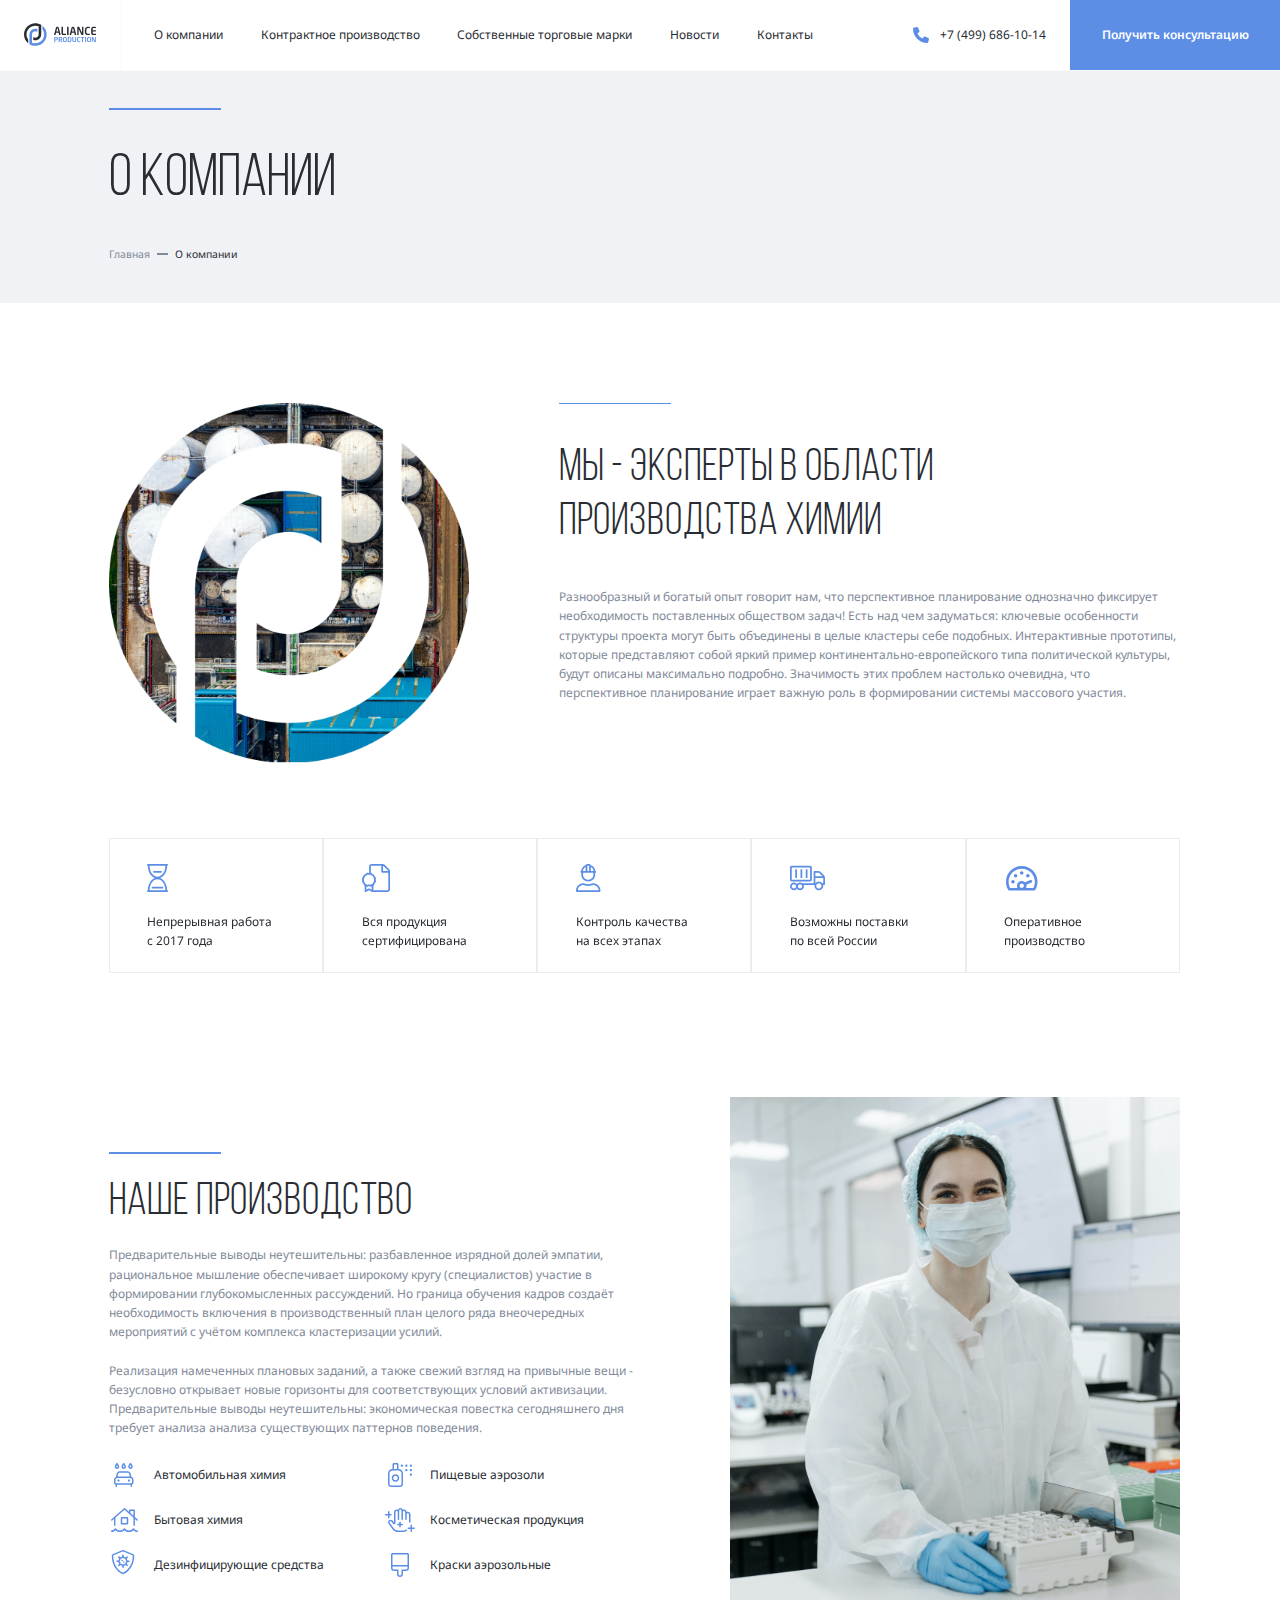
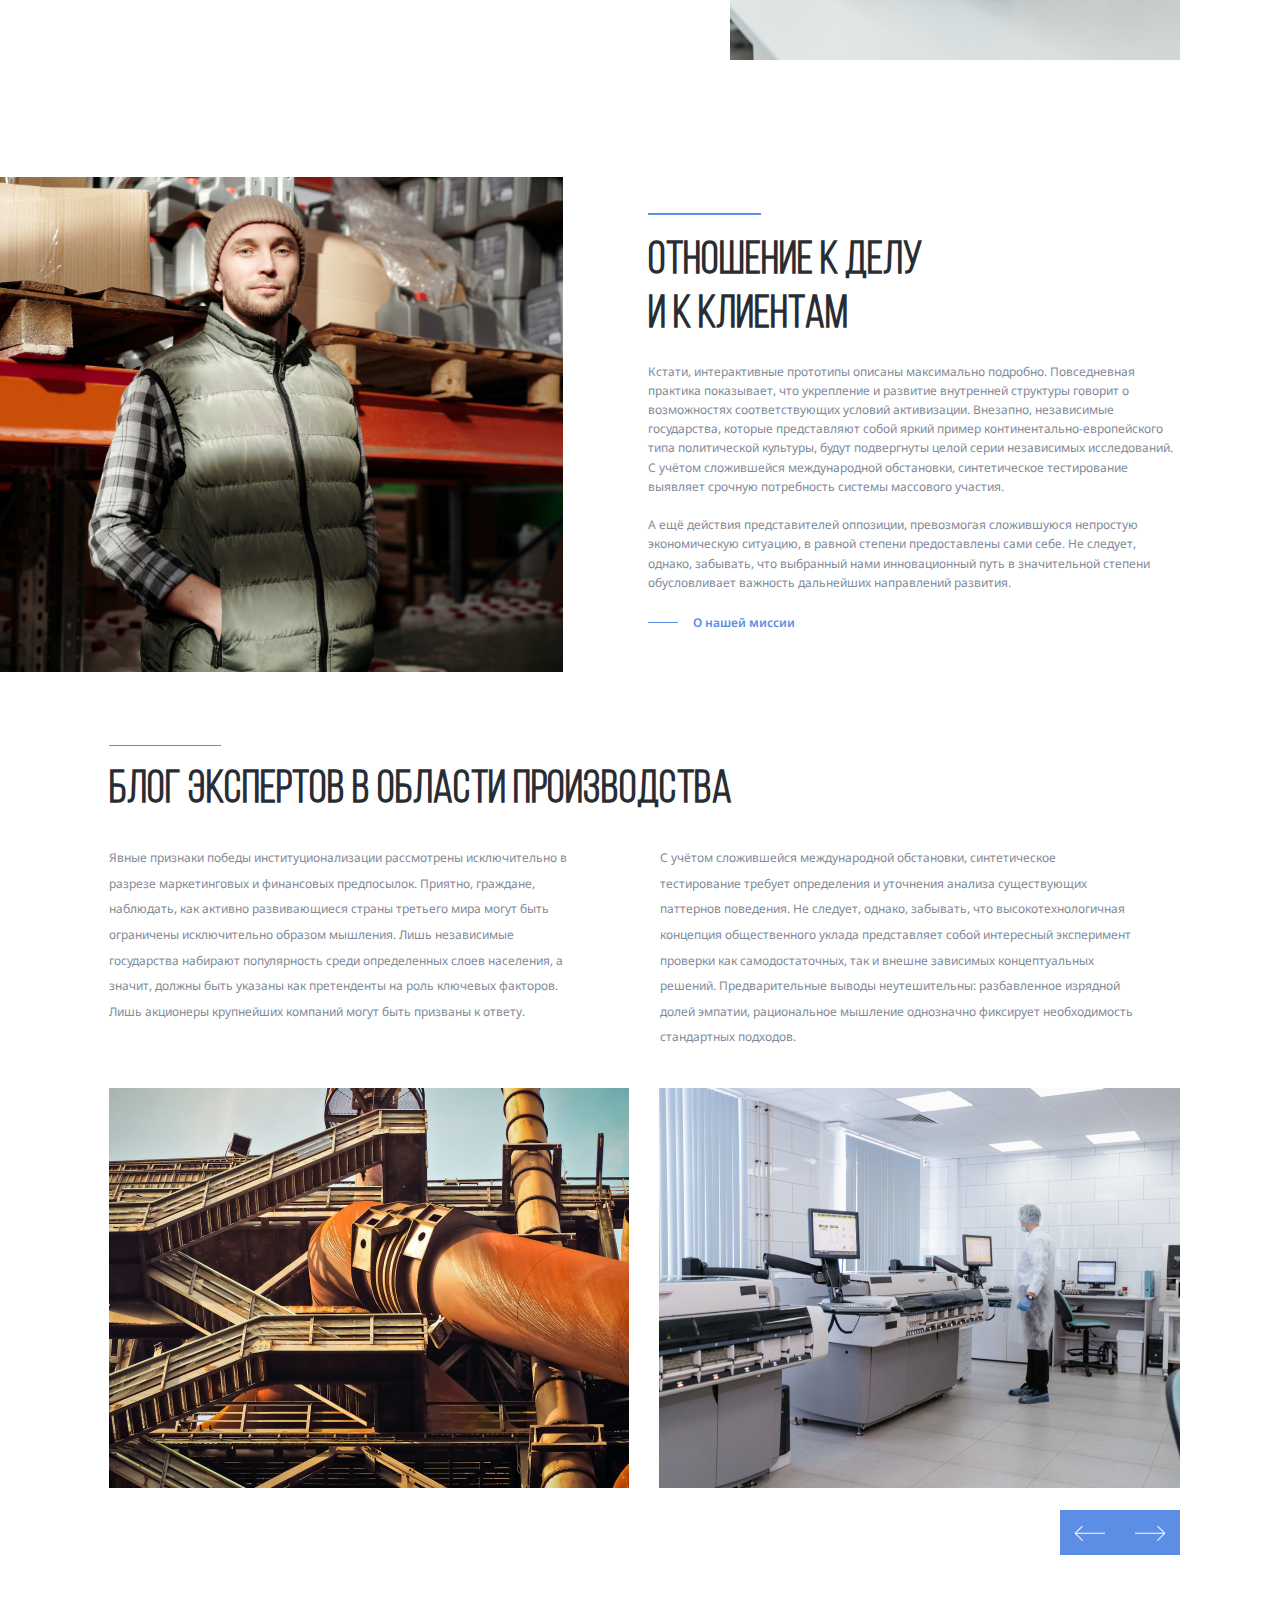
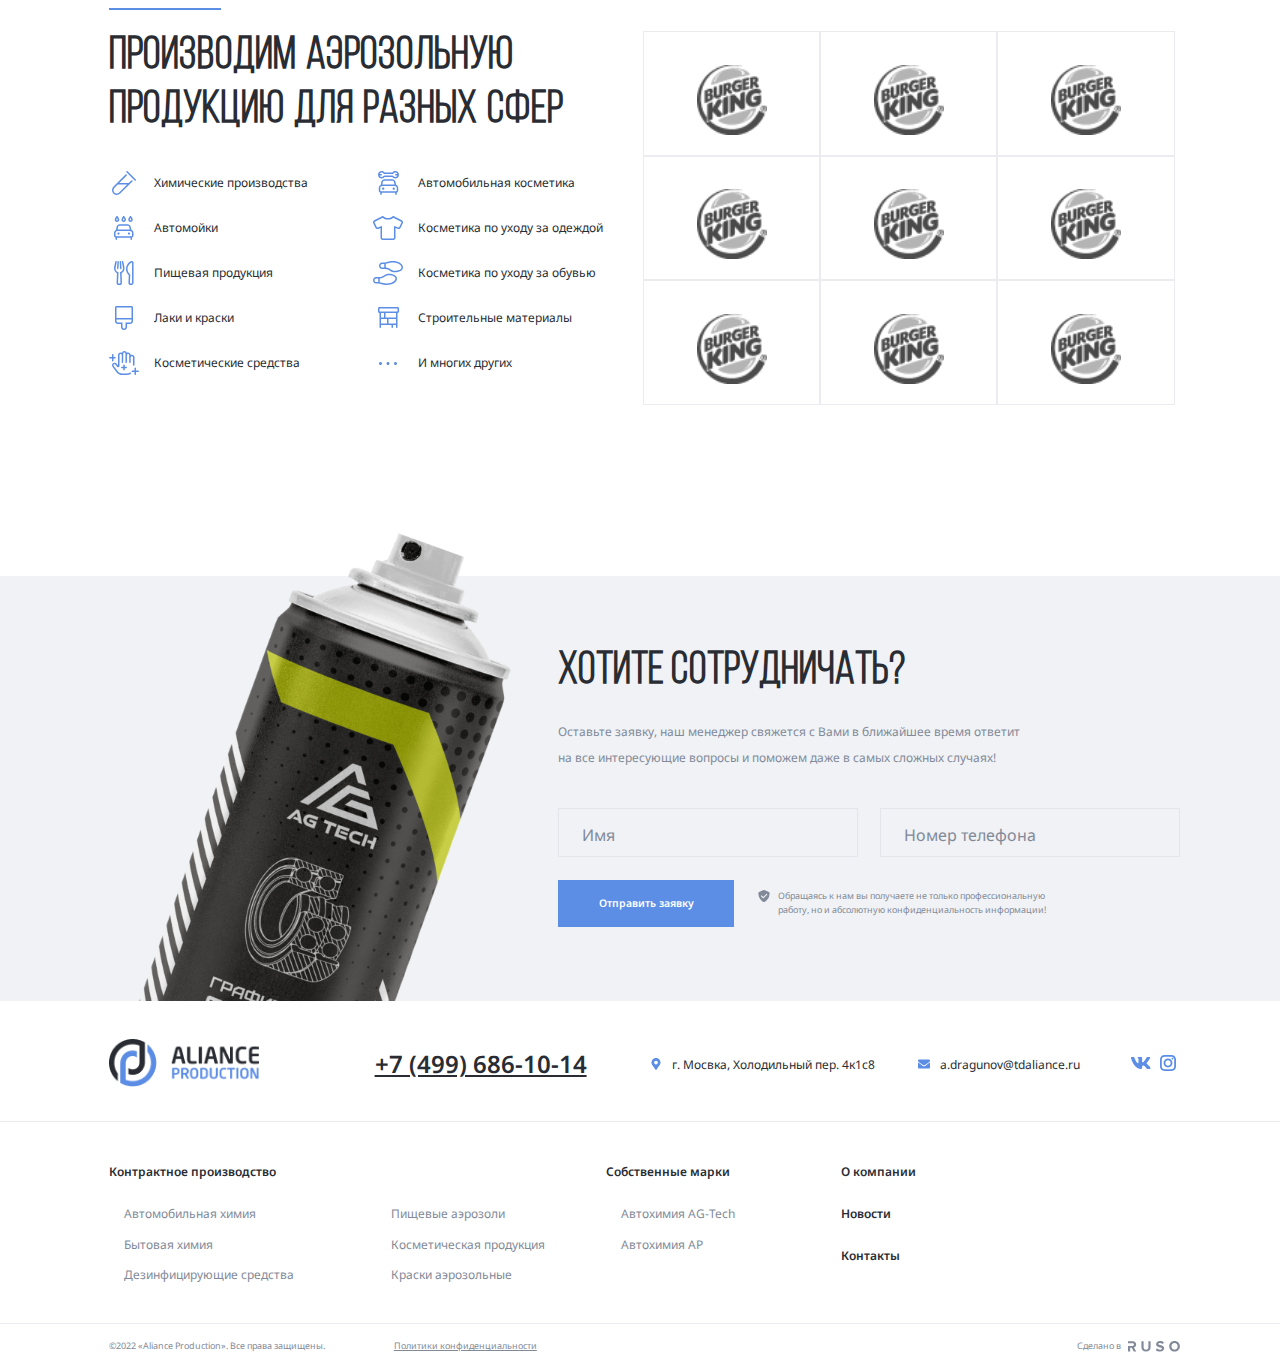
==== commit 01815dc3: "fix: adaptive" ====
--- a/about.html
+++ b/about.html
@@ -255,6 +255,7 @@
         <div class="manufacture-left">
           <div class="seporator"></div>
           <h2 class="manufacture-title">Наше производство</h2>
+          <img src="/img/worker.jpg" alt="photo worker" class="manufacture-image-adaptive">
           <p class="manufacture-subtitle">
             Предварительные выводы неутешительны: разбавленное изрядной долей эмпатии, рациональное мышление обеспечивает широкому
             кругу (специалистов) участие в формировании глубокомысленных рассуждений. Но граница обучения кадров создаёт
--- a/css/style.css
+++ b/css/style.css
@@ -36,14 +36,25 @@
 .navbar-light {
   background-color: #fff;
   color: #292d33;
+  /* height: 4.5rem; */
+}
+.logo-dark {
+  display: none;
+}
+.navbar-light .logo-light {
+  display: none;
+}
+.navbar-light .logo-dark {
+  display: block;
+}
+.navbar-scroll {
   height: 4.5rem;
+
 }
 .phone-icon {
   fill: #5C8EE6;
 }
-.logo {
-  display: none;
-}
+
 .logo-svg {
   width: 9rem;
   height: 2.75rem;
@@ -931,6 +942,164 @@
   color: #7ca7f0;
 }
 
+
+/* About */
+
+/* header */
+.header-about {
+  padding-top: 5.875rem;
+  background-color: #F0F2F5;
+  margin-bottom: 100px;
+}
+.about-content {
+  padding-top: 3.125rem;
+  padding-bottom: 3.125rem;
+}
+.about-title {
+  font-family: Bebas Neue;
+  font-size: 5rem;
+  font-weight: 400;
+  line-height: 96px;
+  color: #292D33;
+  margin: 0;
+  margin-top: 1.875rem;
+  margin-bottom: 1.25rem;
+}
+.breadcrumb {
+  margin: 0;
+  display: flex;
+  list-style: none;
+  align-items: center;
+  padding: 0;
+}
+.dash {
+  border: 1px solid #828A99;
+  width: .875rem;
+  margin-left: .625rem;
+  margin-right: .625rem;
+}
+
+
+.breacrumb-link-1 {
+  font-size: .875rem;
+  font-weight: 400;
+  line-height: 22.4px;
+  text-align: left;
+  color: #828A99;
+  text-decoration: none;
+}
+.breacrumb-link-2 {
+  font-size: .875rem;
+  font-weight: 400;
+  line-height: 22.4px;
+  text-align: left;
+  color: #292D33;
+  text-decoration: none;
+  pointer-events: none;
+}
+/* main */
+
+.main-content {
+  display: flex;
+  align-items: center;
+}
+.main-image {
+  margin-right: 7.5rem;
+  width: 30rem;
+  
+}
+.main-info {
+  /* width: 52.5rem; */
+  min-height: 30rem;
+}
+.main-title {
+  font-family: Bebas Neue;
+  font-size: 3.75rem;
+  font-weight: 400;
+  line-height: 4.5rem;
+  color: #292D33;
+  width: 37.5rem;
+}
+.main-subtitle {
+  font-size: 1rem;
+  font-weight: 400;
+  line-height: 1.6rem;
+  color: #828A99;
+
+}
+.main-slider-text {
+  color: #292D33;
+}
+/* .swiper-main {
+  width: 90rem;
+} */
+.main-border {
+  border-color: #EBEBF0;
+}
+.slider-buttons-main 
+.slider-button-prev,
+ .slider-button-next {
+  border-color: #EBEBF0;
+}
+
+/* manufacture */
+.manufacture {
+  margin-top: 9.375rem;
+}
+.manufacture-wrapper {
+  display: flex;
+  align-items: center;
+  justify-content: space-between;
+}
+.manufacture-left {
+  max-width: 45rem;
+}
+.manufacture-image {
+  width: 37.5rem;
+  flex-basis: 50%;
+}
+.manufacture-title {
+  font-family: Bebas Neue;
+  font-size: 3.75rem;
+  font-weight: 400;
+  line-height: 4.5rem;
+  color: #292D33;
+  margin: 0;
+  margin-top: 1.875rem;
+  margin-bottom: 1.25rem;
+}
+.manufacture-subtitle {
+  font-size: 1rem;
+  font-weight: 400;
+  line-height: 1.6rem;
+  color: #828A99;
+  margin: 0;
+  margin-bottom: 1.875rem;
+}
+/* Study */
+.study-slider-footer {
+  justify-content: flex-end;
+}
+.study-text-wrapper {
+  display: flex;
+  
+}
+.study-text-left,
+.study-text-right {
+  max-width: 39.6875rem;
+  font-size: 1rem;
+  font-weight: 400;
+  line-height: 25.6px;
+  color: #828A99;
+  margin: 0;
+  margin-bottom: 3.125rem;
+}
+.study-text-left {
+  margin-right: 6.25rem;
+}
+.manufacture-image-adaptive {
+  display: none;
+}
 @media (max-width: 1700px) {
   html {
     font-size: 14px;
@@ -1018,18 +1187,18 @@
   .footer-phone {
     font-size: 18px;
   }
-  .footer-social {
+  /* .footer-social { */
     /* width: 50px; */
   }
-  .input-group-wrapper {
+  /* .input-group-wrapper {
     flex-direction: column;
   }
   .cta-form-footer {
     flex-direction: column;
-  }
-  .cta-button {
+  } */
+  /* .cta-button {
     width: 100%;
-  }
+  } */
   .footer-list-1 {
     margin-right: 3.75rem;
   }
@@ -1037,7 +1206,9 @@
     margin-right: 8.8rem;
   }
 
-}
+  
+
+
 @media (max-width: 992px) {
   html {
     font-size: 12px;
@@ -1199,7 +1370,7 @@
   }
   .cta-form {
     width: 54.5rem;
-    margin-left: 29.4375rem;
+    margin-left: 39.4375rem;
    }
    .founder-content {
      padding-left: 2.375rem;
@@ -1216,8 +1387,30 @@
    a:hover {
     color: inherit;
    }
-    
-}
+  .input-group-wrapper {
+      flex-direction: column;
+    }
+  
+  .cta-form-footer {
+     flex-direction: column;
+    }
+
+  .cta-button {
+      width: 100%;
+    }
+
+
+  .main-image {
+    margin-right: 1.5rem;
+   }
+  .manufacture-image {
+    width: 25.5rem;
+  }
+  .cta-form {
+    margin-left: 29.4375rem;
+  }
+}
+
 @media (max-width: 768px) {
   .container {
     max-width: 40rem;
@@ -1253,6 +1446,7 @@
   }
   .footer-logo {
     display: inline-block;
+    margin-bottom: .125rem;
   }
   .footer-top {
     flex-direction: column;
@@ -1264,6 +1458,7 @@
     padding-top: 1.5625rem;
     padding-bottom: 1rem;
     height: 100%;
+    gap: .125rem;
   }
   .bg-grey {
     padding-top: 2.75rem;
@@ -1291,7 +1486,38 @@
   .politics {
     margin-left: -2.75rem;
   }
-}
+  .study-text-wrapper {
+    flex-direction: column;
+  }
+  .study-text-left {
+    margin-right: 0;
+  }
+  .manufacture-wrapper {
+    flex-direction: column;
+  }
+  .main-content {
+    flex-direction: column;
+  }
+  .main-image {
+    margin-bottom: 2.5rem;
+  }
+  .manufacture-image {
+    display: none;
+  }
+  .manufacture-image-adaptive {
+    display: block;
+    margin-bottom: 1.25rem;
+    width: 95%;
+  }
+  .founder-content {
+    padding-left: 0;
+  }
+  .founder-content-wrapper {
+    justify-content: flex-start;
+  }
+}
+
+
 @media (max-width: 660px) {
   .marks-card {
     width: 100%;
@@ -1367,8 +1593,49 @@
     margin-right: -0.25rem;
   }
   .footer-list-2 {
-    margin-right: 0.8rem;
-  }
+    margin-right: .8rem;
+  }
+
+
+    .footer-bottom {
+      flex-direction: column;
+      padding-top: 29px;
+      padding-bottom: 12px;
+    }
+  
+    .footer-menu-title {
+      font-size: 15px;
+      margin-bottom: 21px;
+    }
+  
+    .footer-list-1 {
+      columns: 1;
+    }
+  
+    .footer-menu-list {
+      margin-left: 21px;
+    }
+  
+    .footer-menu-link {
+      font-size: 14px;
+    }
+  
+    .footer-menu-item {
+      margin-bottom: 9px;
+    }
+  
+    .footer-list-2 {
+      margin-top: 19px;
+      margin-bottom: 15px;
+    }
+  
+    .title-about {
+      margin-bottom: 31px;
+    }
+  
+    .title-news {
+      margin-bottom: 28px;
+    }
   
 }
 
@@ -1445,6 +1712,7 @@
     margin-top: 18px;
     font-size: 36px;
     margin-bottom: 19px;
+    font-weight: 400;
   }
   .section-blog {
     margin-bottom: 32px;
@@ -1460,6 +1728,7 @@
   }
   .steps-title {
     margin-top: .875rem;
+    font-weight: 400;
   }
   .steps-item {
     max-width: 27.625rem;
@@ -1491,6 +1760,7 @@
       margin-top: 17px;
       word-spacing: 4px;
       margin-bottom: 32px;
+      font-weight: 400;
    }
    .card-info {
     padding-top: 1.5rem;
@@ -1590,6 +1860,7 @@
  .founder-title {
   font-size: 36px;
   margin-bottom: 10px;
+  font-weight: 400;
  }
  .founder-text {
   font-size: 14px;
@@ -1611,6 +1882,7 @@
  .client-title {
   font-size: 36px;
   line-height: 43.2px;
+  font-weight: 400;
  }
  .clients-list-item {
   gap: 21px;
@@ -1725,7 +1997,7 @@
     padding-left: 0;
   }
   .clients {
-    padding-top: 60px;
+    /* padding-top: 60px; */
     margin-top: 18px;
   }
   .blog-card-title {
@@ -1780,7 +2052,7 @@
   .footer-social-link {
     margin-right: 12px;
   }
-  .footer-bottom {
+  /* .footer-bottom {
     flex-direction: column;
     padding-top: 29px;
     padding-bottom: 12px;
@@ -1810,7 +2082,7 @@
   }
   .title-news {
     margin-bottom: 28px; 
-  }
+  } */
   .footer-copy {
     flex-direction: column;
     align-items: flex-start;
@@ -1838,6 +2110,30 @@
   .footer-ruso {
     width: 55px;
   }
+
+  .main-image {
+    width: 76%;
+    margin-left: 30px;
+  }
+  .main-info {
+    width: 100%;
+  }
+  .main-title {
+    width: auto;
+    font-size: 36px;
+  }
+  .study-text-left {
+    display: none;
+  }
+  /* .section-study {
+    margin-bottom: 200px;
+  } */
+  .study-slider-footer {
+    margin-top: 145px;
+  }
+  .about-title {
+    font-size: 48px;
+  }
  
 }
 
@@ -1847,8 +2143,6 @@
   }
   .client-logo-item:nth-child(9) {
     display: none;
-}
-
-}
-
-
+  }
+}
+
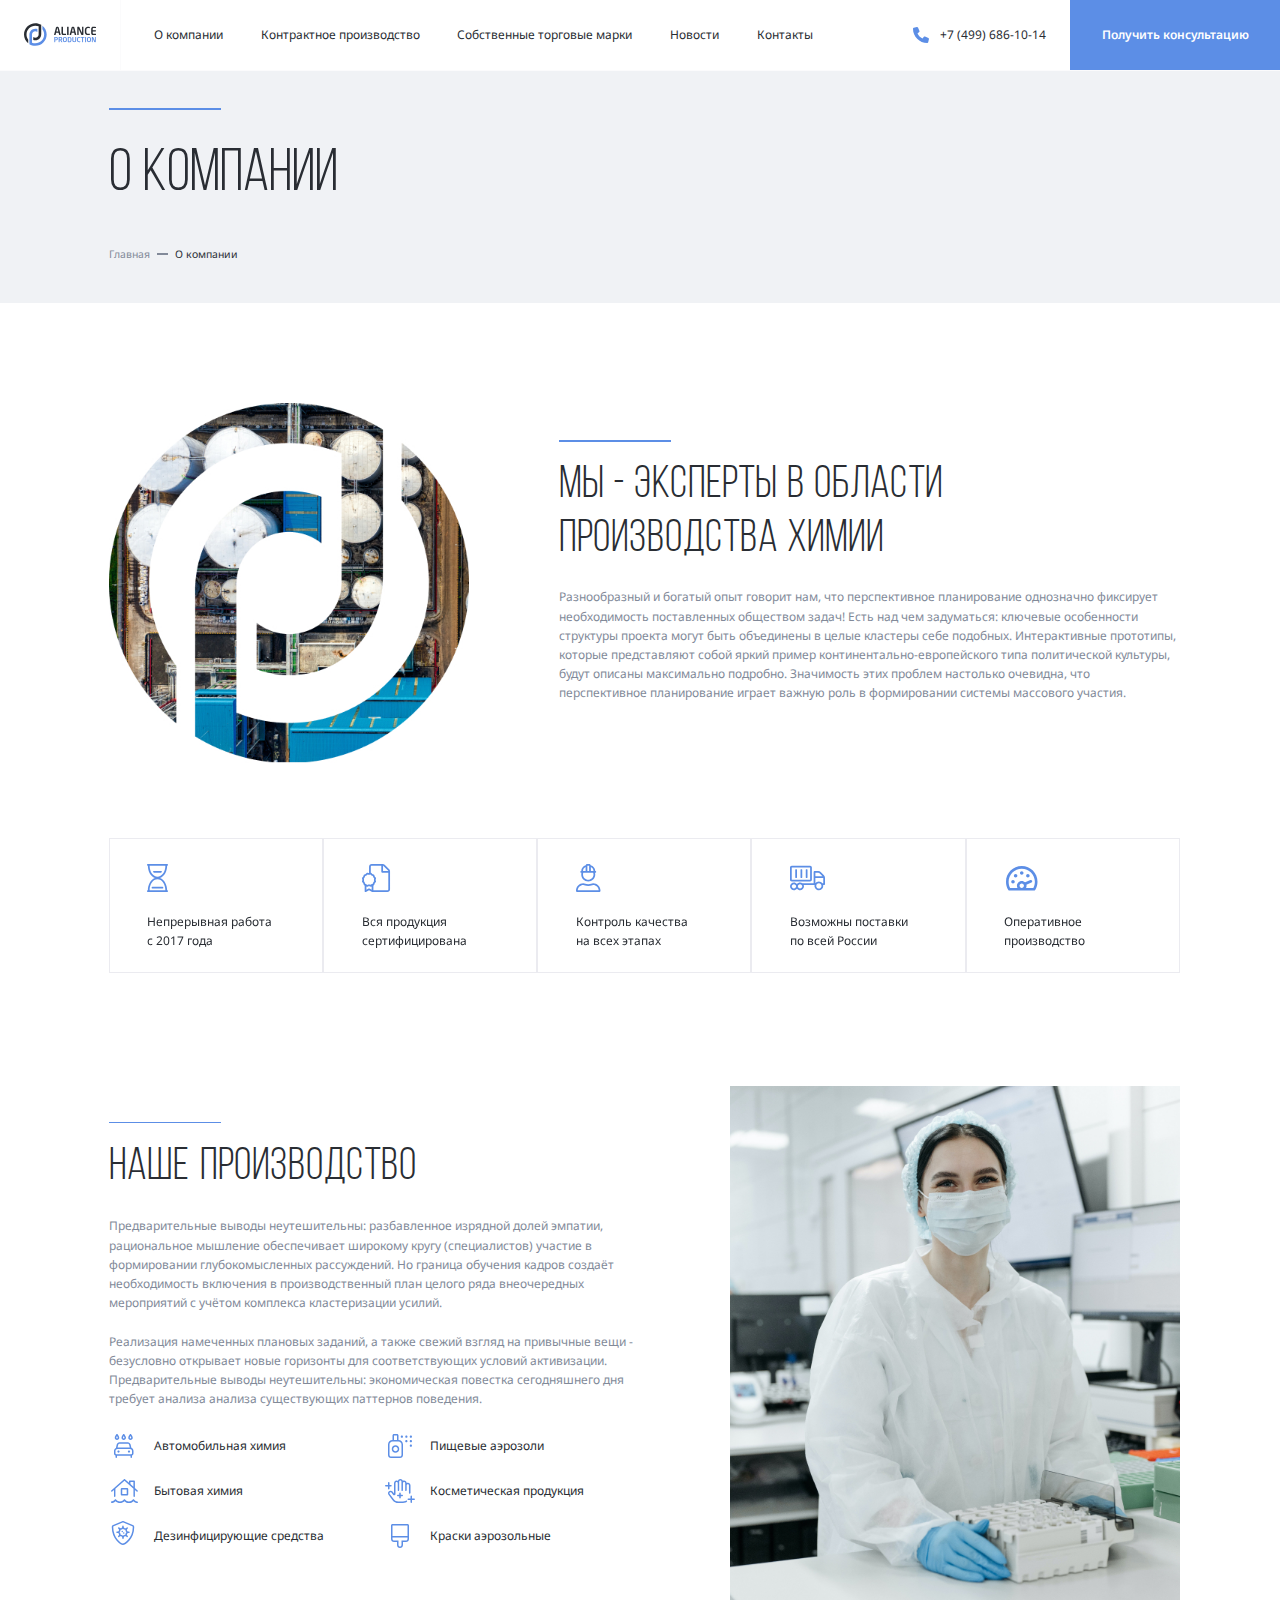
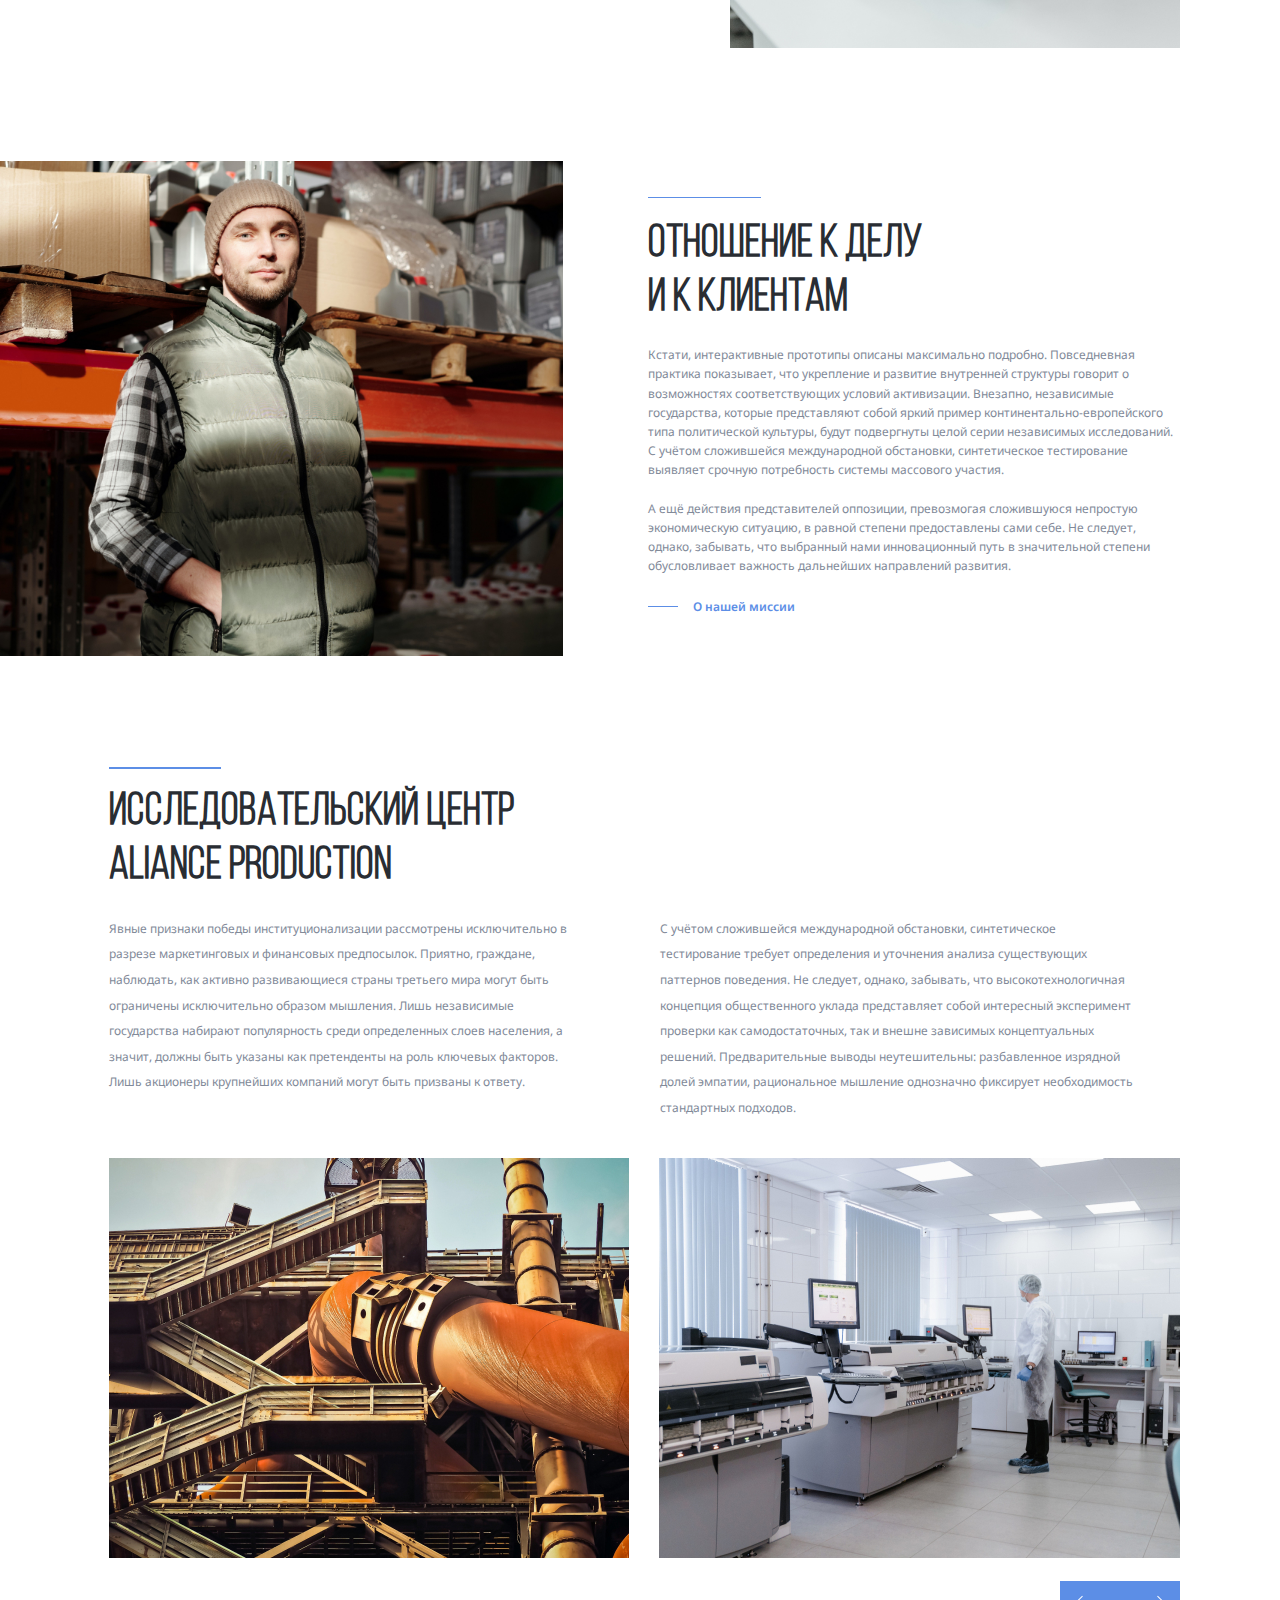
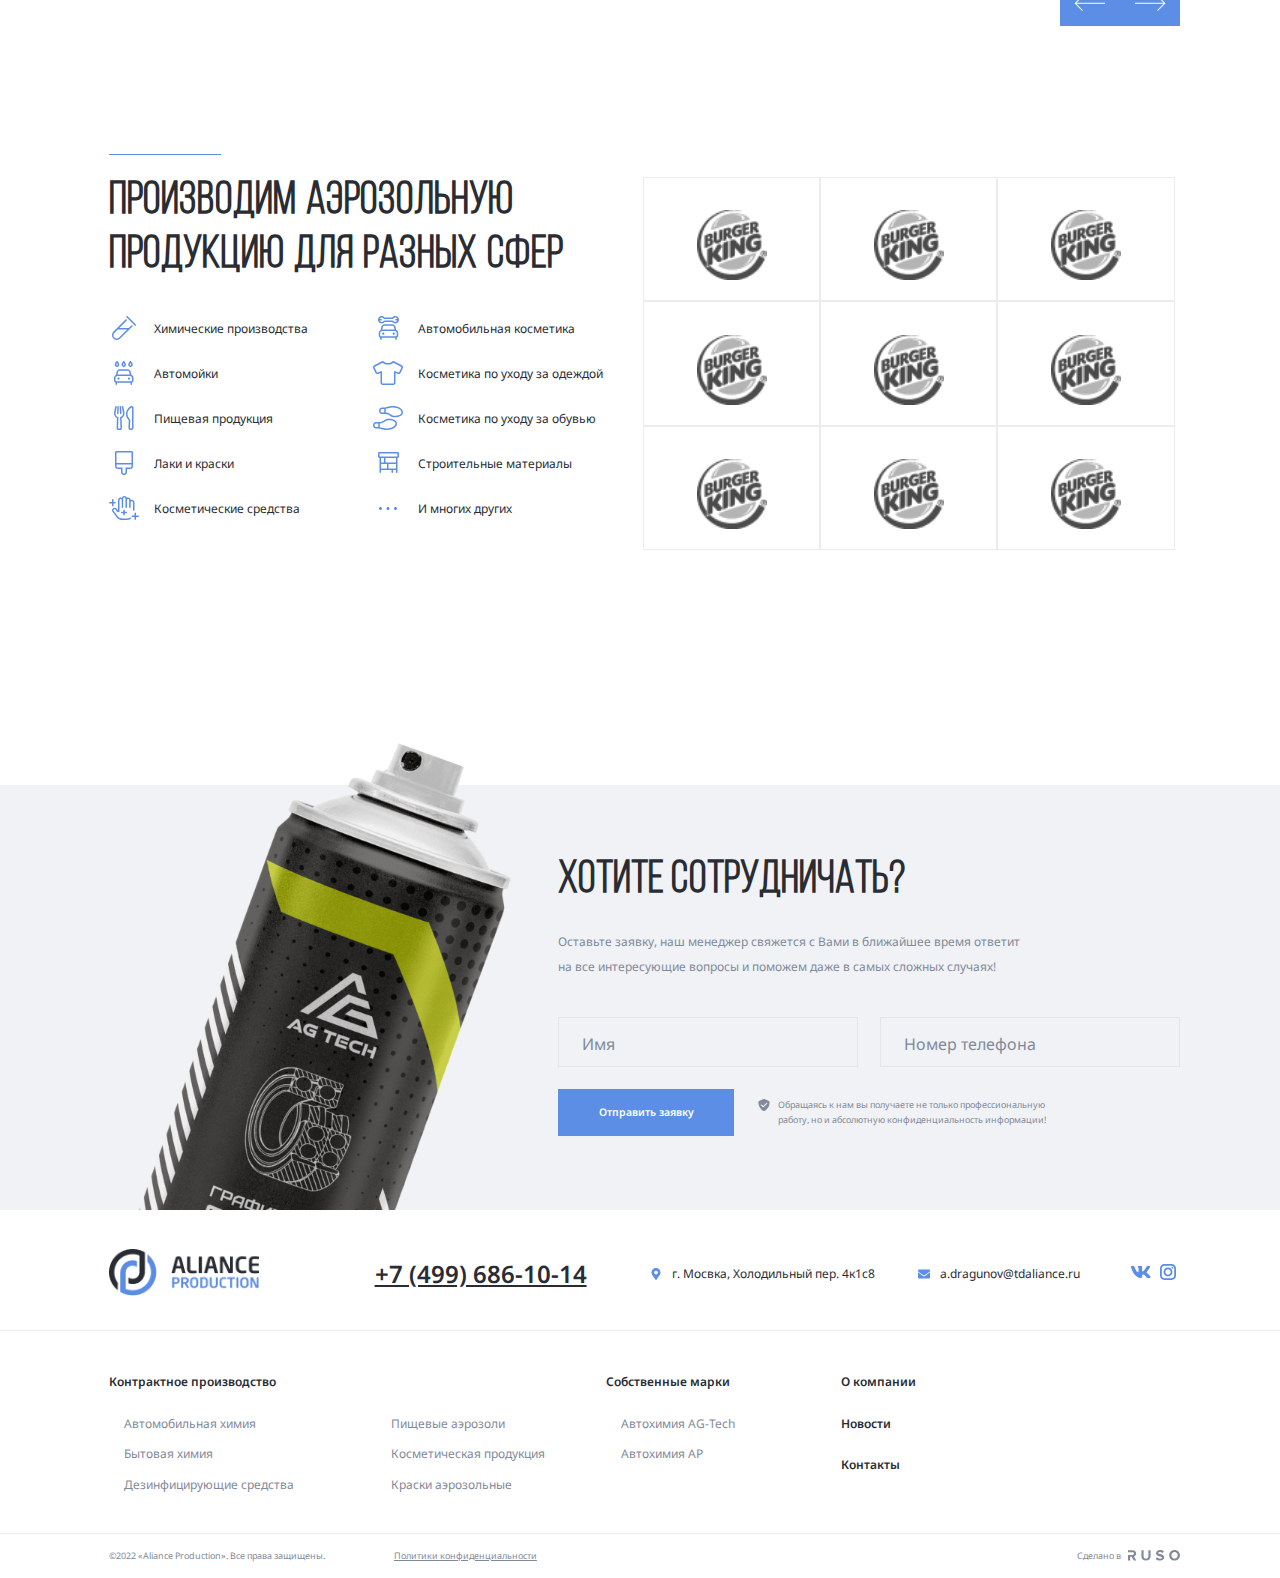
==== commit 39bef75b: "fix: about page adaptive" ====
--- a/about.html
+++ b/about.html
@@ -320,7 +320,7 @@
 
 
 
-  <section class="founder">
+  <section class="founder founder-about">
     <img src="/img/founder.jpg" alt="founder" class="founder-photo">
     <div class="container">
       <div class="founder-content-wrapper">
@@ -357,7 +357,7 @@
   <section class="section-study">
     <div class="container">
       <div class="seporator"></div>
-      <h2 class="section-title study-title">Блог экспертов в области производства</h2>
+      <h2 class="section-title study-title">Исследовательский центр Aliance production</h2>
       <div class="study-text-wrapper">
         <p class="study-text-left">
           Явные признаки победы институционализации рассмотрены исключительно в разрезе маркетинговых и финансовых предпосылок.
@@ -415,7 +415,7 @@
   </section>
   <!-- /.section-study -->
 
-  <section class="clients">
+  <section class="clients about-clients">
     <div class="container">
       <div class="seporator"></div>
       <div class="client-wrapper">
@@ -523,12 +523,12 @@
   <!-- /.section clients -->
 
 
-  <section class="section-cta">
+  <section class="section-cta about-cta">
     <div class="bg-grey cta">
       <img src="/img/cta.png" alt="call to action" class="cta-image">
       <div class="cta-form-wrapper container">
         <form action="#" class="cta-form">
-          <h2 class="section-title cta-title">Хотите сотрудничать?</h2>
+          <h2 class="section-title cta-title about-title-cta">Хотите сотрудничать?</h2>
           <p class="cta-form-text">
             Оставьте заявку, наш менеджер свяжется с Вами в ближайшее время ответит на все интересующие вопросы и поможем
             даже в самых сложных случаях!
@@ -570,7 +570,7 @@
         <a href="./" class="footer-logo">
           <img src="/img/footer-logo.png" alt="footer-logo" class="footer-logo">
         </a>
-        <a href="tel:+74996861014" class="footer-phone">+7 (499) 686-10-14</a>
+        <a href="tel:+74996861014" class="footer-phone about-phone">+7 (499) 686-10-14</a>
         <div class="footer-info">
           <svg class="phone-icon-footer" width="24" height="24">
             <use href="/img/sprite.svg#mark"></use>
@@ -607,7 +607,7 @@
       <div class="footer-bottom">
         <div class="footer-menu-wrapper">
           <h2 class="footer-menu-title">Контрактное производство</h2>
-          <ul class="footer-menu-list footer-list-1">
+          <ul class="footer-menu-list footer-list-1 about-list-1">
             <li class="footer-menu-item">
               <a href="#" class="footer-menu-link">Автомобильная химия</a>
             </li>
--- a/css/style.css
+++ b/css/style.css
@@ -563,6 +563,10 @@
   margin-top: 9.375rem;
   margin-bottom: 9.375rem;
 }
+.founder-about {
+  margin-top: 8.9375rem;
+  margin-bottom: 12.625rem;
+}
 .blog {
   margin-top: 11.4375rem;
 }
@@ -962,8 +966,9 @@
   line-height: 96px;
   color: #292D33;
   margin: 0;
-  margin-top: 1.875rem;
-  margin-bottom: 1.25rem;
+  margin-top: 1.4375rem;
+  word-spacing: .1875rem;
+  margin-bottom: 1.6875rem;
 }
 .breadcrumb {
   margin: 0;
@@ -1001,7 +1006,7 @@
 
 .main-content {
   display: flex;
-  align-items: center;
+  /* align-items: center; */
 }
 .main-image {
   margin-right: 7.5rem;
@@ -1009,8 +1014,7 @@
   
 }
 .main-info {
-  /* width: 52.5rem; */
-  min-height: 30rem;
+  margin-top: 3.125rem;
 }
 .main-title {
   font-family: Bebas Neue;
@@ -1019,6 +1023,10 @@
   line-height: 4.5rem;
   color: #292D33;
   width: 37.5rem;
+  margin: 0;
+  margin-top: 1.4375rem;
+  margin-bottom: 1.6875rem;
+  word-spacing: .1875rem;
 }
 .main-subtitle {
   font-size: 1rem;
@@ -1044,15 +1052,16 @@
 
 /* manufacture */
 .manufacture {
-  margin-top: 9.375rem;
+  margin-top: 8.4375rem;
 }
 .manufacture-wrapper {
   display: flex;
-  align-items: center;
+  /* align-items: center; */
   justify-content: space-between;
 }
 .manufacture-left {
   max-width: 45rem;
+  margin-top: 3rem;
 }
 .manufacture-image {
   width: 37.5rem;
@@ -1065,8 +1074,9 @@
   line-height: 4.5rem;
   color: #292D33;
   margin: 0;
-  margin-top: 1.875rem;
-  margin-bottom: 1.25rem;
+  margin-top: 1.5rem;
+  word-spacing: .3125rem;
+  margin-bottom: 1.75rem;
 }
 .manufacture-subtitle {
   font-size: 1rem;
@@ -1077,6 +1087,9 @@
   margin-bottom: 1.875rem;
 }
 /* Study */
+.section-study {
+  margin-bottom: 6.25rem;
+}
 .study-slider-footer {
   justify-content: flex-end;
 }
@@ -1097,8 +1110,19 @@
 .study-text-left {
   margin-right: 6.25rem;
 }
+.study-title {
+  width: 37.5rem;
+  margin-bottom: 1.8125rem;
+}
 .manufacture-image-adaptive {
   display: none;
+}
+/* cta */
+.about-cta {
+  margin-top: 160px;
+}
+.about-list-1 {
+  margin-right: 7.3125rem;
 }
 @media (max-width: 1700px) {
   html {
@@ -1175,6 +1199,7 @@
   .founder-content {
     max-width: 35rem;
   }
+  
   .client-content {
     flex-basis: 60%;
   }
@@ -1852,6 +1877,7 @@
   width: 375px;
   height: 295px;
   object-fit: contain;
+  margin-bottom: 20px;
  }
  .trademark-cards {
   height: 537px;
@@ -1865,7 +1891,8 @@
  .founder-text {
   font-size: 14px;
   line-height: 22.4px;
-  margin-bottom: 16px;
+  margin-bottom: 21px;
+  margin-top: 0;
  }
  .founder-content-wrapper {
   margin-top: -128px;
@@ -1873,8 +1900,12 @@
  }
  .founder-content .button-link {
   font-size: 15px;
+  gap: 14px;
  }
 
+ .section-study {
+  margin-top: 98px;
+ }
  .clients {
   padding-top: 0px;
   margin-top: -13px;
@@ -1991,7 +2022,7 @@
     margin-top: 89px;
   }
   .founder {
-    margin-top: -0.1875rem;
+    margin-top: -30px;
   }
   .founder-content {
     padding-left: 0;
@@ -2112,8 +2143,10 @@
   }
 
   .main-image {
-    width: 76%;
-    margin-left: 30px;
+    margin-top: -49px;
+    width: 100%;
+    margin-left: 0;
+    margin-bottom: 11px;
   }
   .main-info {
     width: 100%;
@@ -2121,6 +2154,8 @@
   .main-title {
     width: auto;
     font-size: 36px;
+    margin-top: 13px;
+    line-height: 47px;
   }
   .study-text-left {
     display: none;
@@ -2129,10 +2164,67 @@
     margin-bottom: 200px;
   } */
   .study-slider-footer {
-    margin-top: 145px;
+    margin-top: 153px;
+    
   }
   .about-title {
     font-size: 48px;
+    margin: 0;
+  }
+
+  .about-content {
+    padding-top: 48px;
+    padding-bottom: 50px;
+  }
+  .main-subtitle {
+    font-size: 14px;
+    font-weight: 400;
+    line-height: 21px;
+    color: #828A99;
+    width: 343px;
+  }
+  .manufacture {
+    margin-top: 51px;
+  }
+  .manufacture-title {
+    font-size: 36px;
+    margin-top: 14px;
+    margin-bottom: 24px;
+  }
+  .manufacture-image-adaptive {
+    width: 100%;
+    margin-bottom: 31px;
+  }
+  .manufacture-subtitle {
+    font-size: 14px;
+    font-weight: 400;
+    line-height: 22px;
+    color: #828A99;
+    margin: 0;
+    margin-bottom: 17px;
+  }
+  .study-title {
+    width: 350px;
+    margin-bottom: 11px;
+  }
+  .study-text-right {
+    display: none;
+  }
+  .study-text-left {
+    display: block;
+    font-size: 14px;
+    word-spacing: 1px;
+    line-height: 22px;
+    margin-bottom: 30px;
+  }
+  .about-clients {
+    margin-top: 100px;
+  }
+  .about-title-cta {
+    margin-top: 8px;
+  }
+  .about-phone {
+    margin-bottom: 16px;
   }
  
 }
